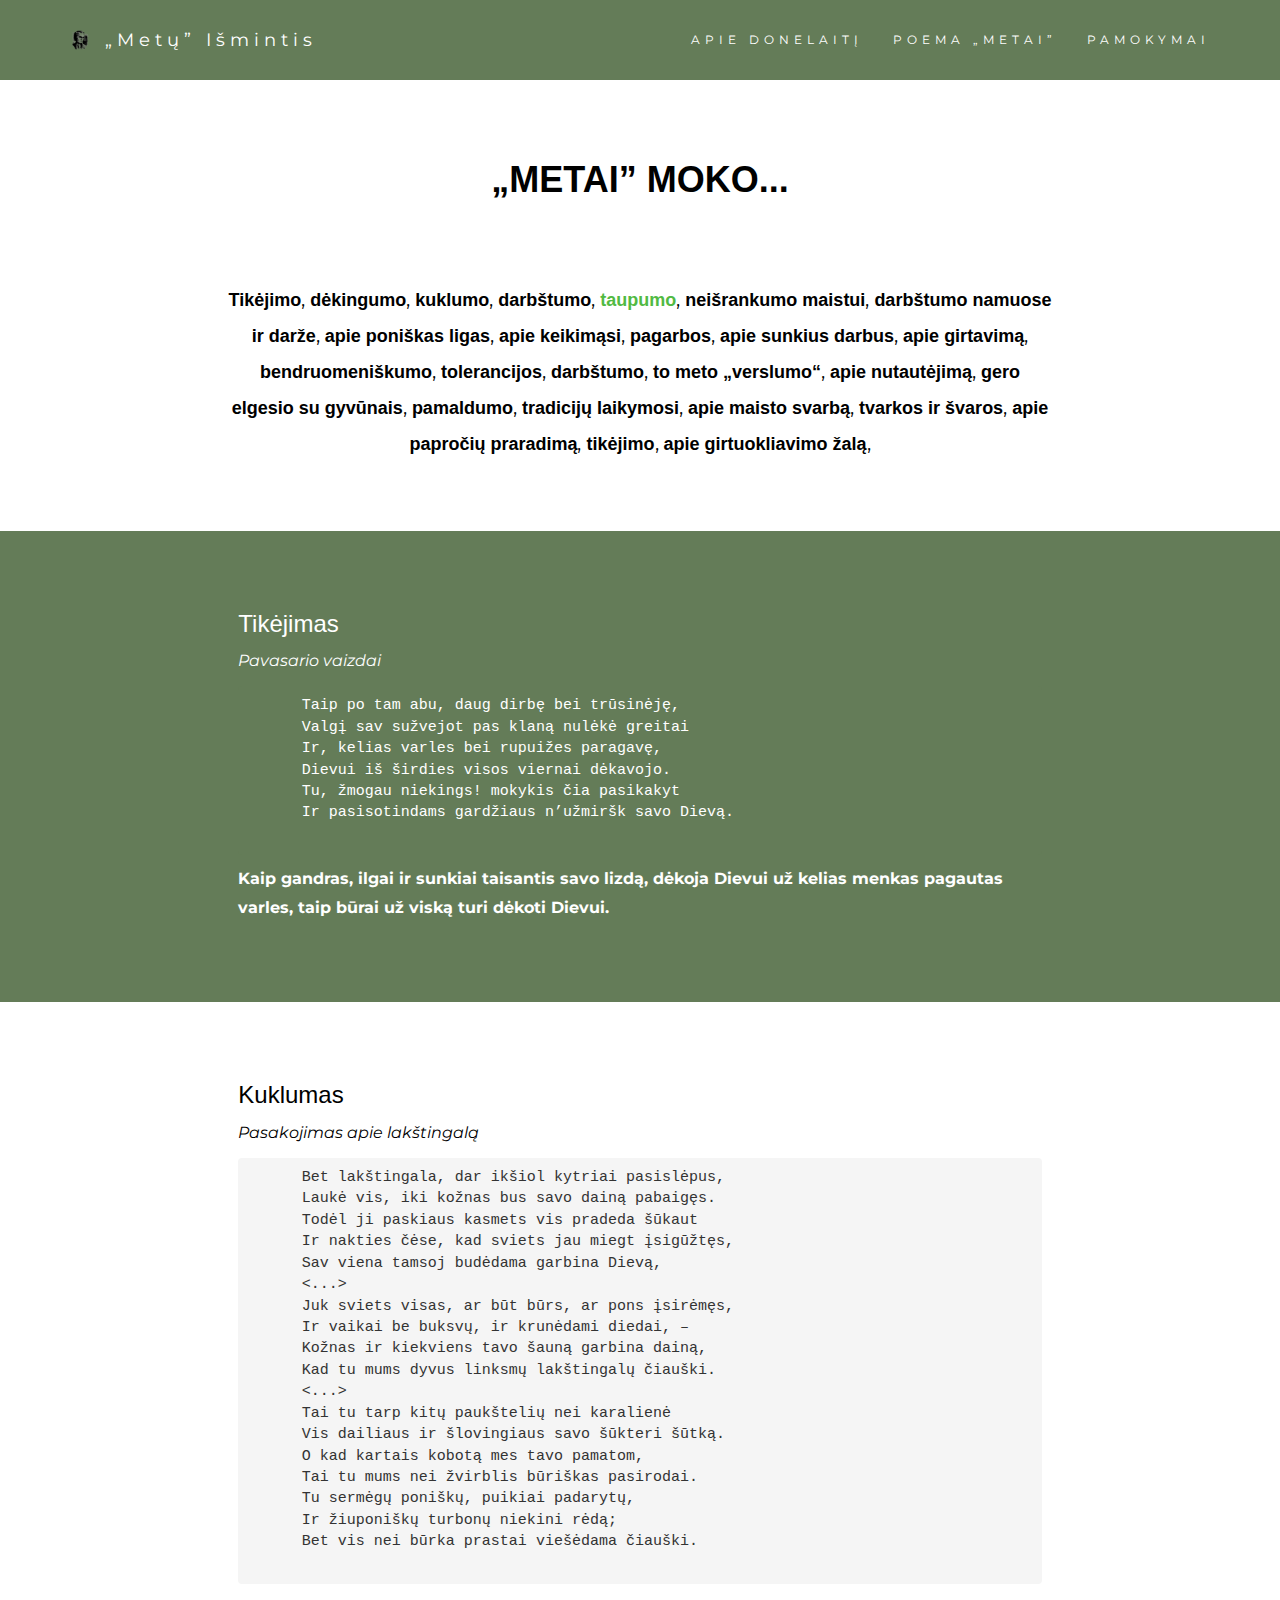
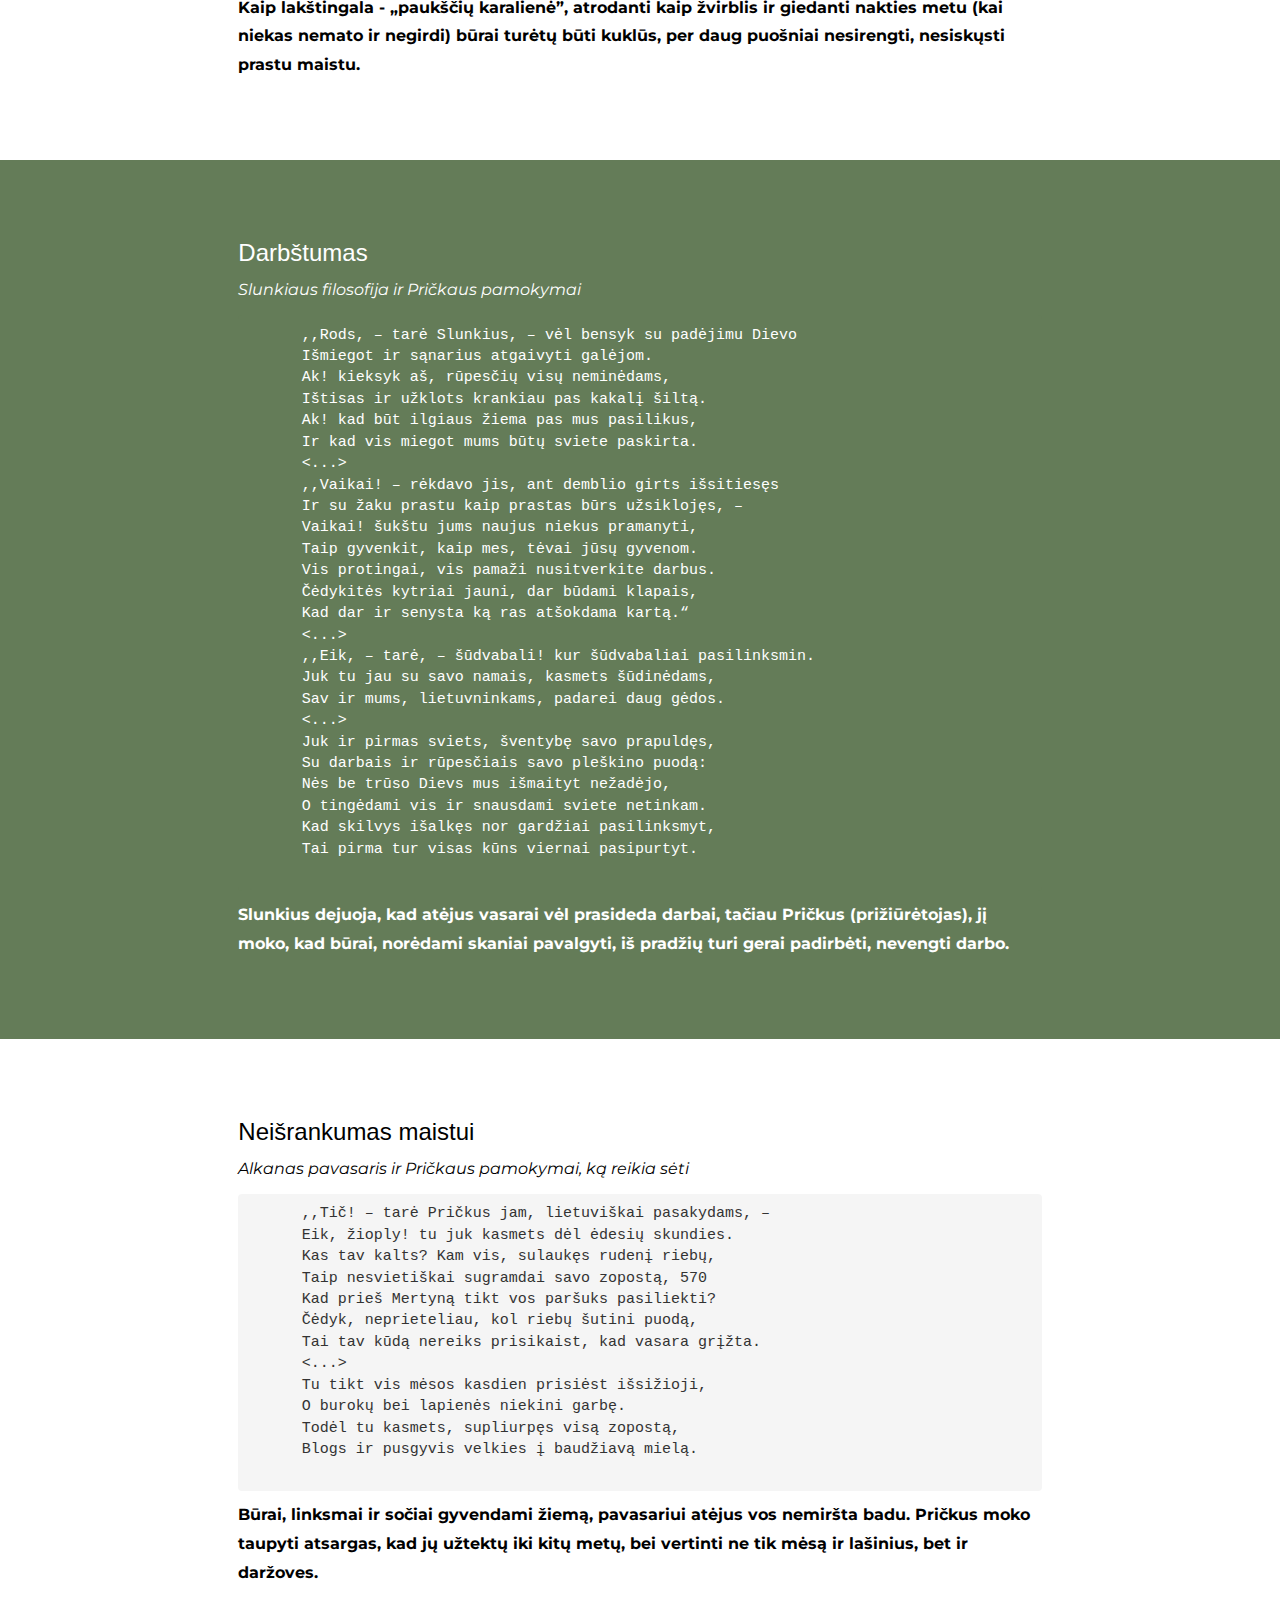
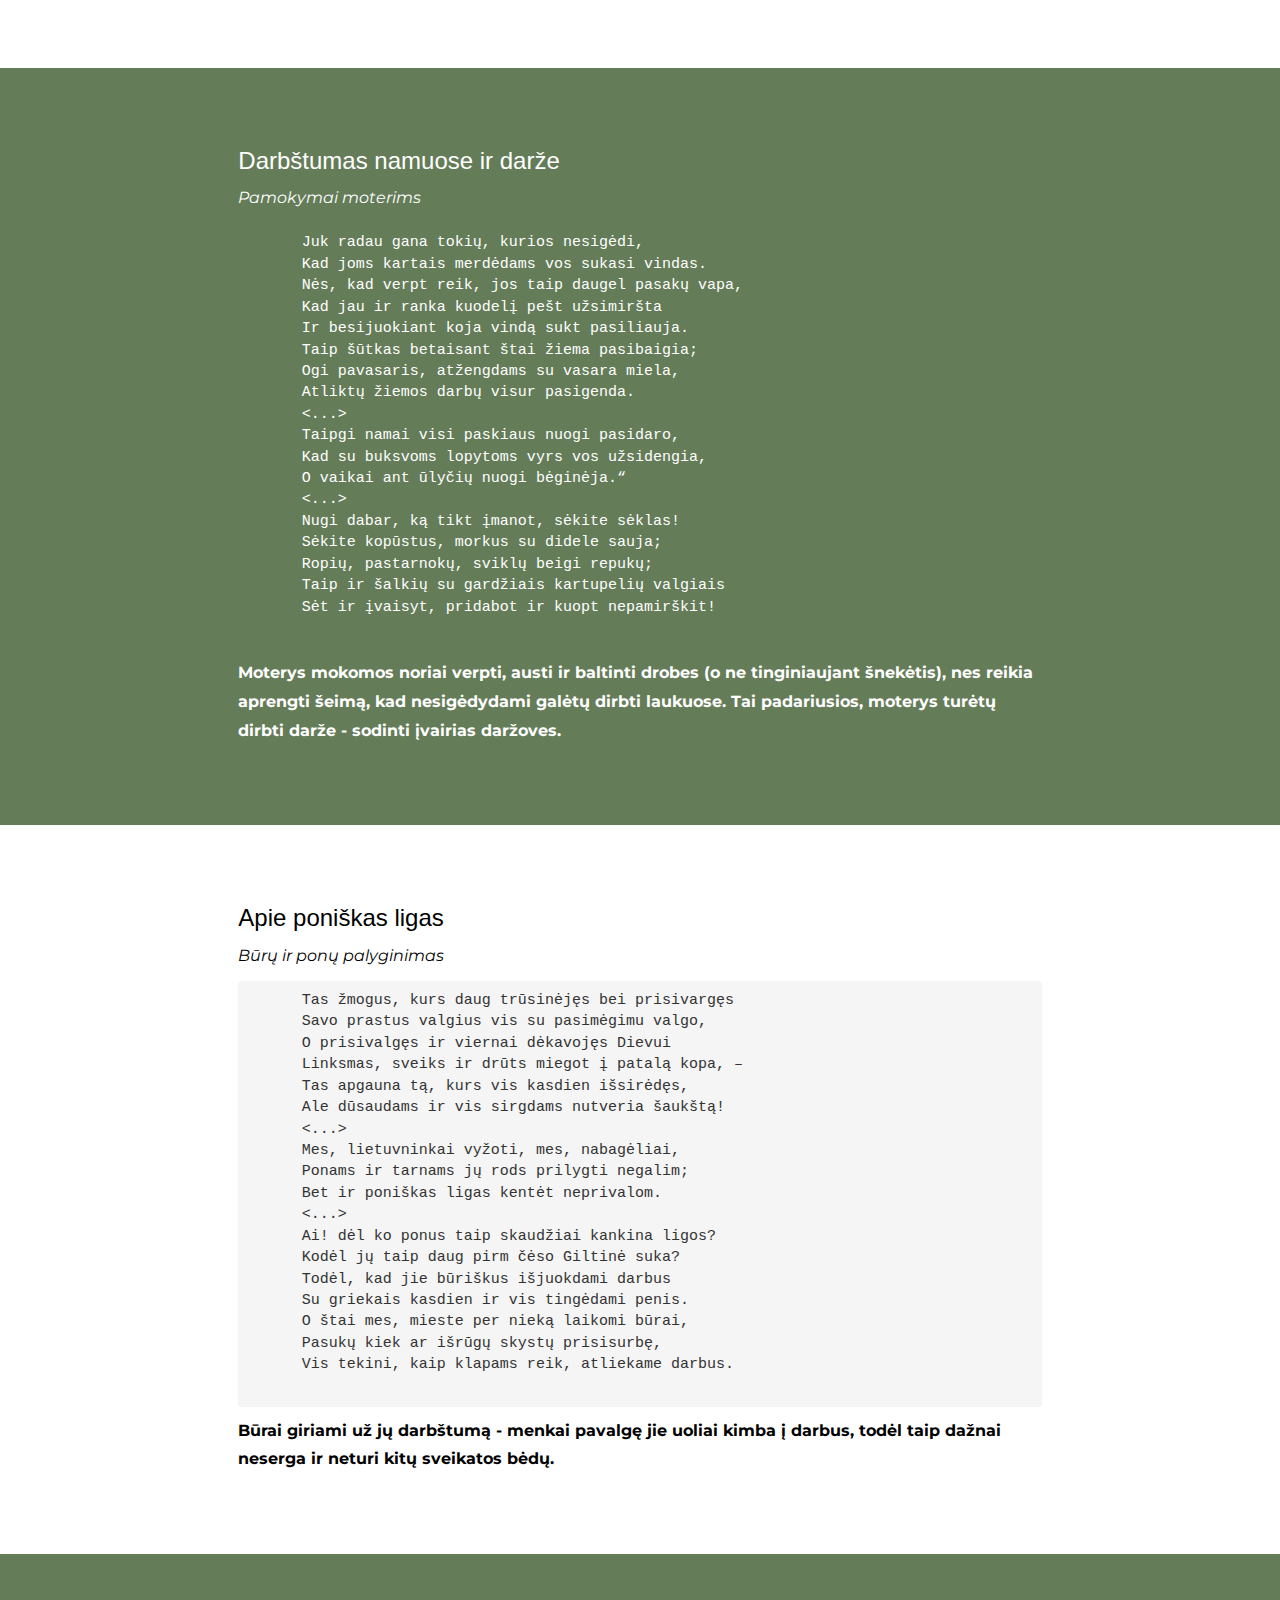
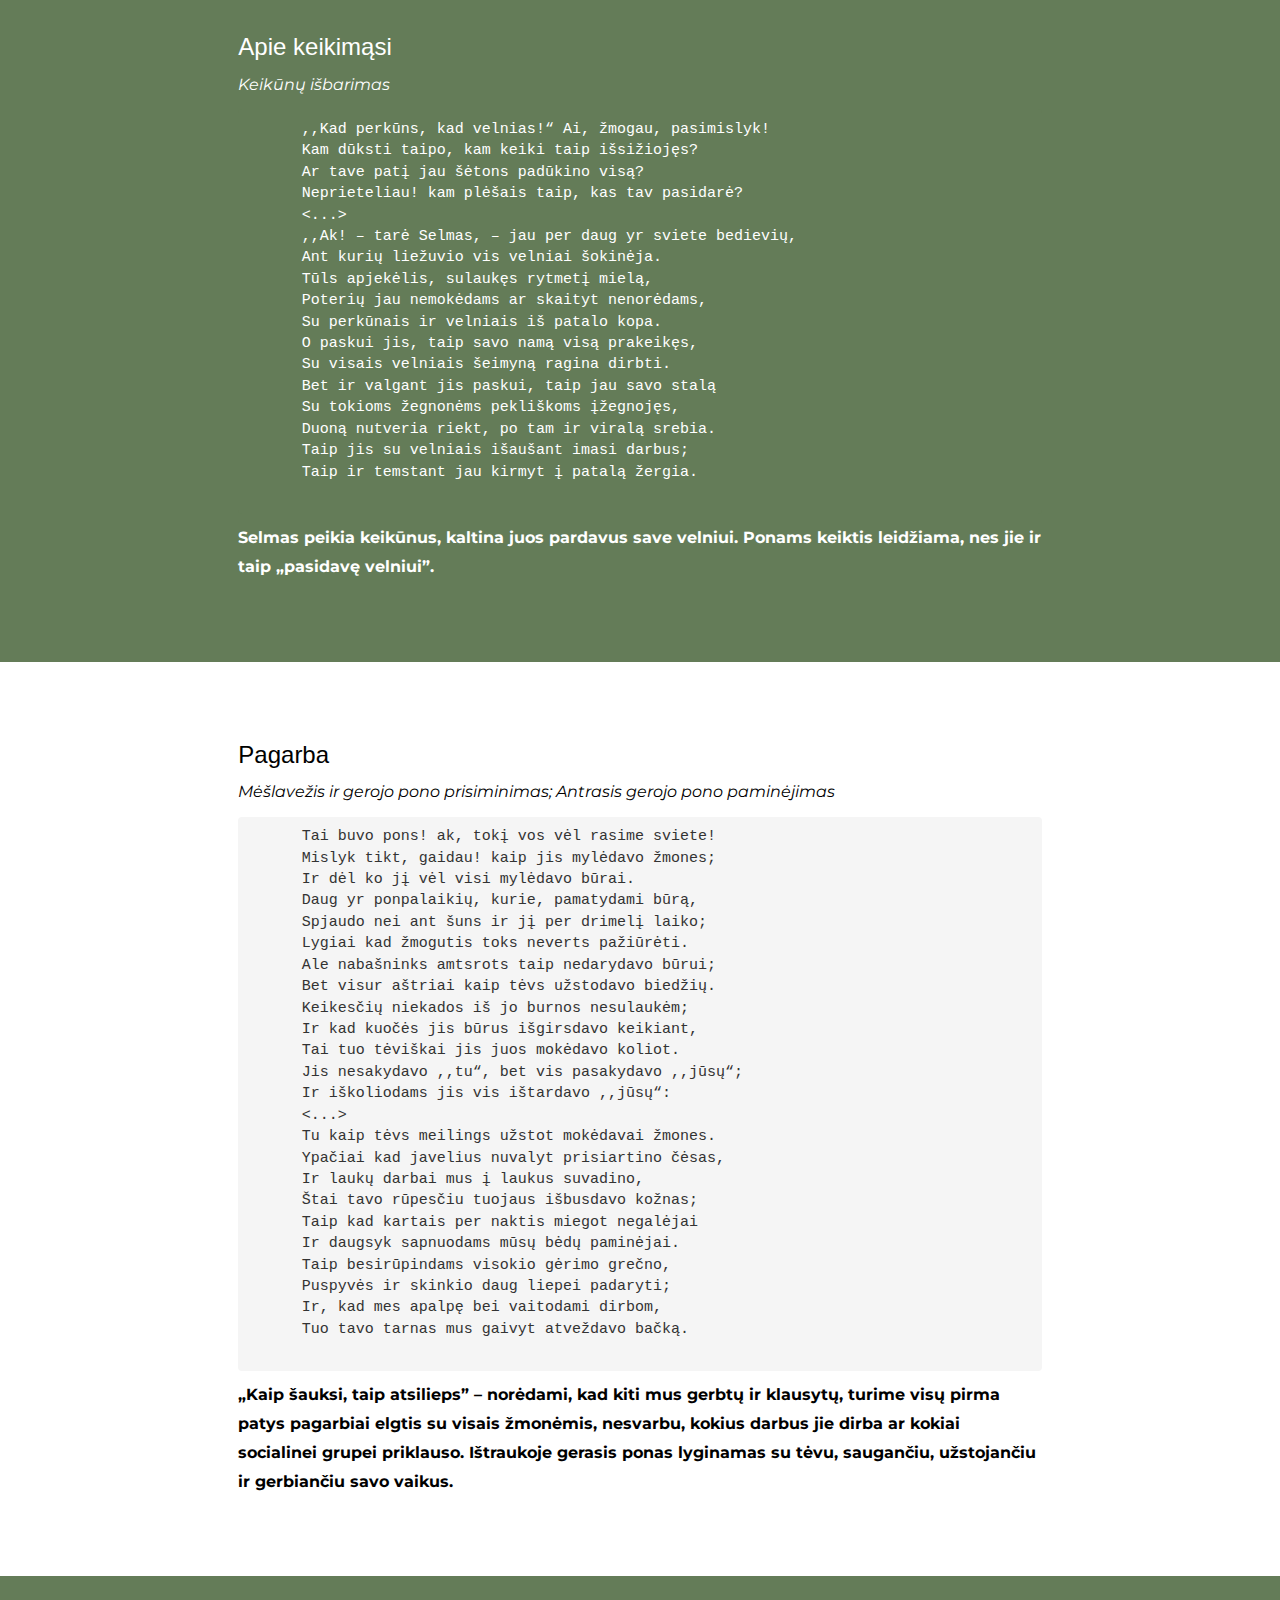
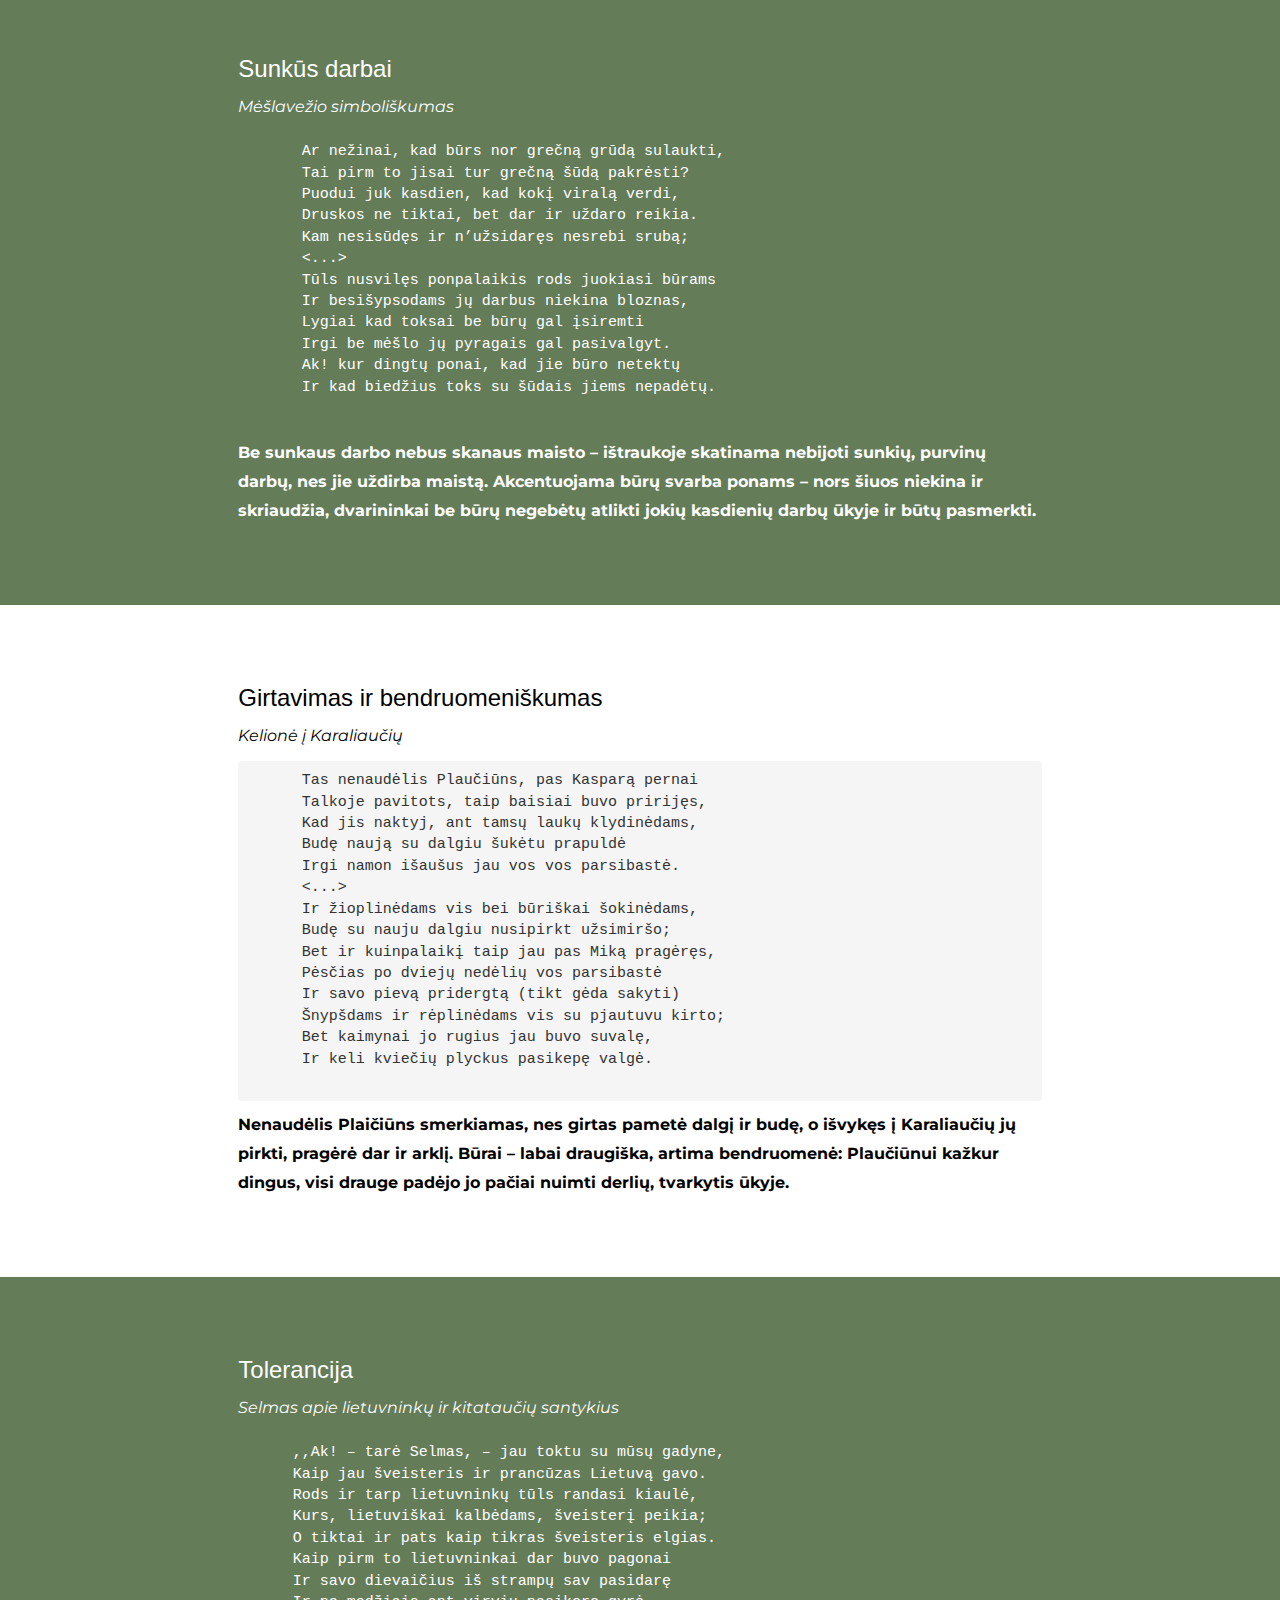
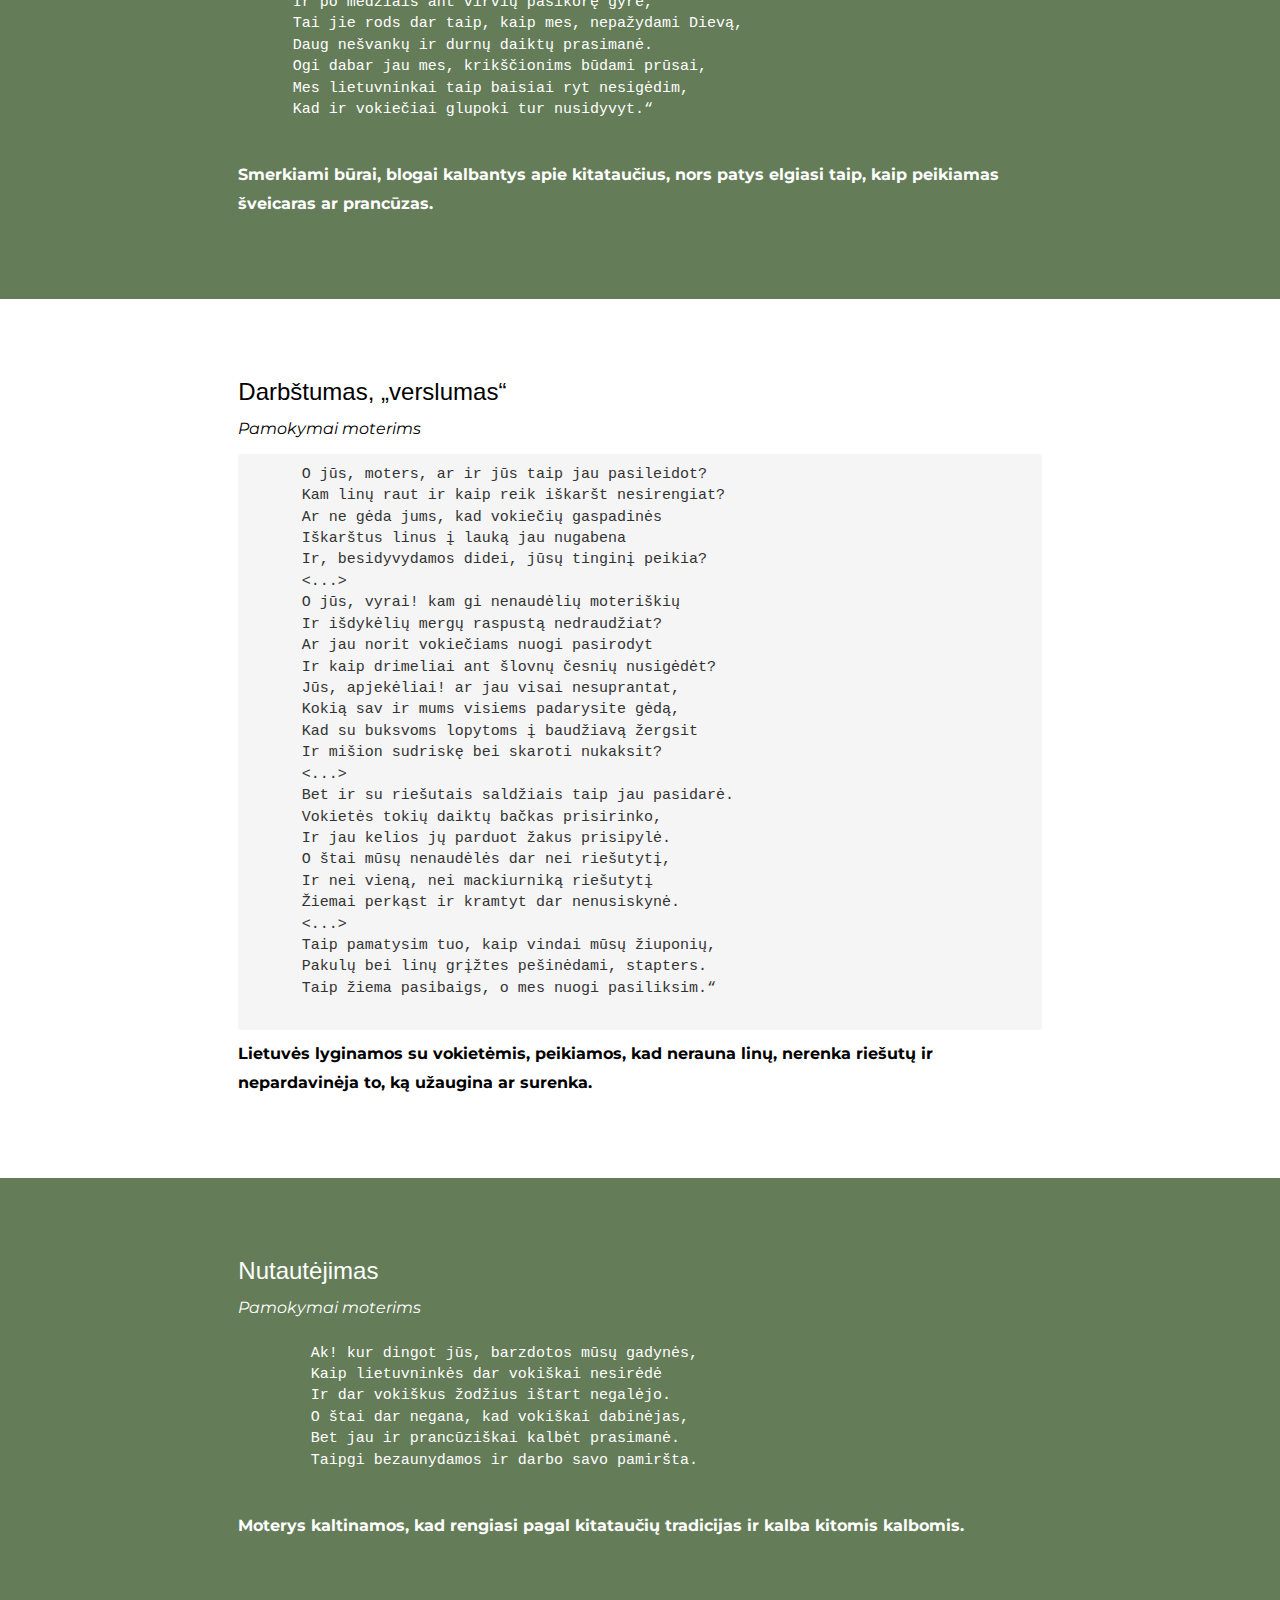
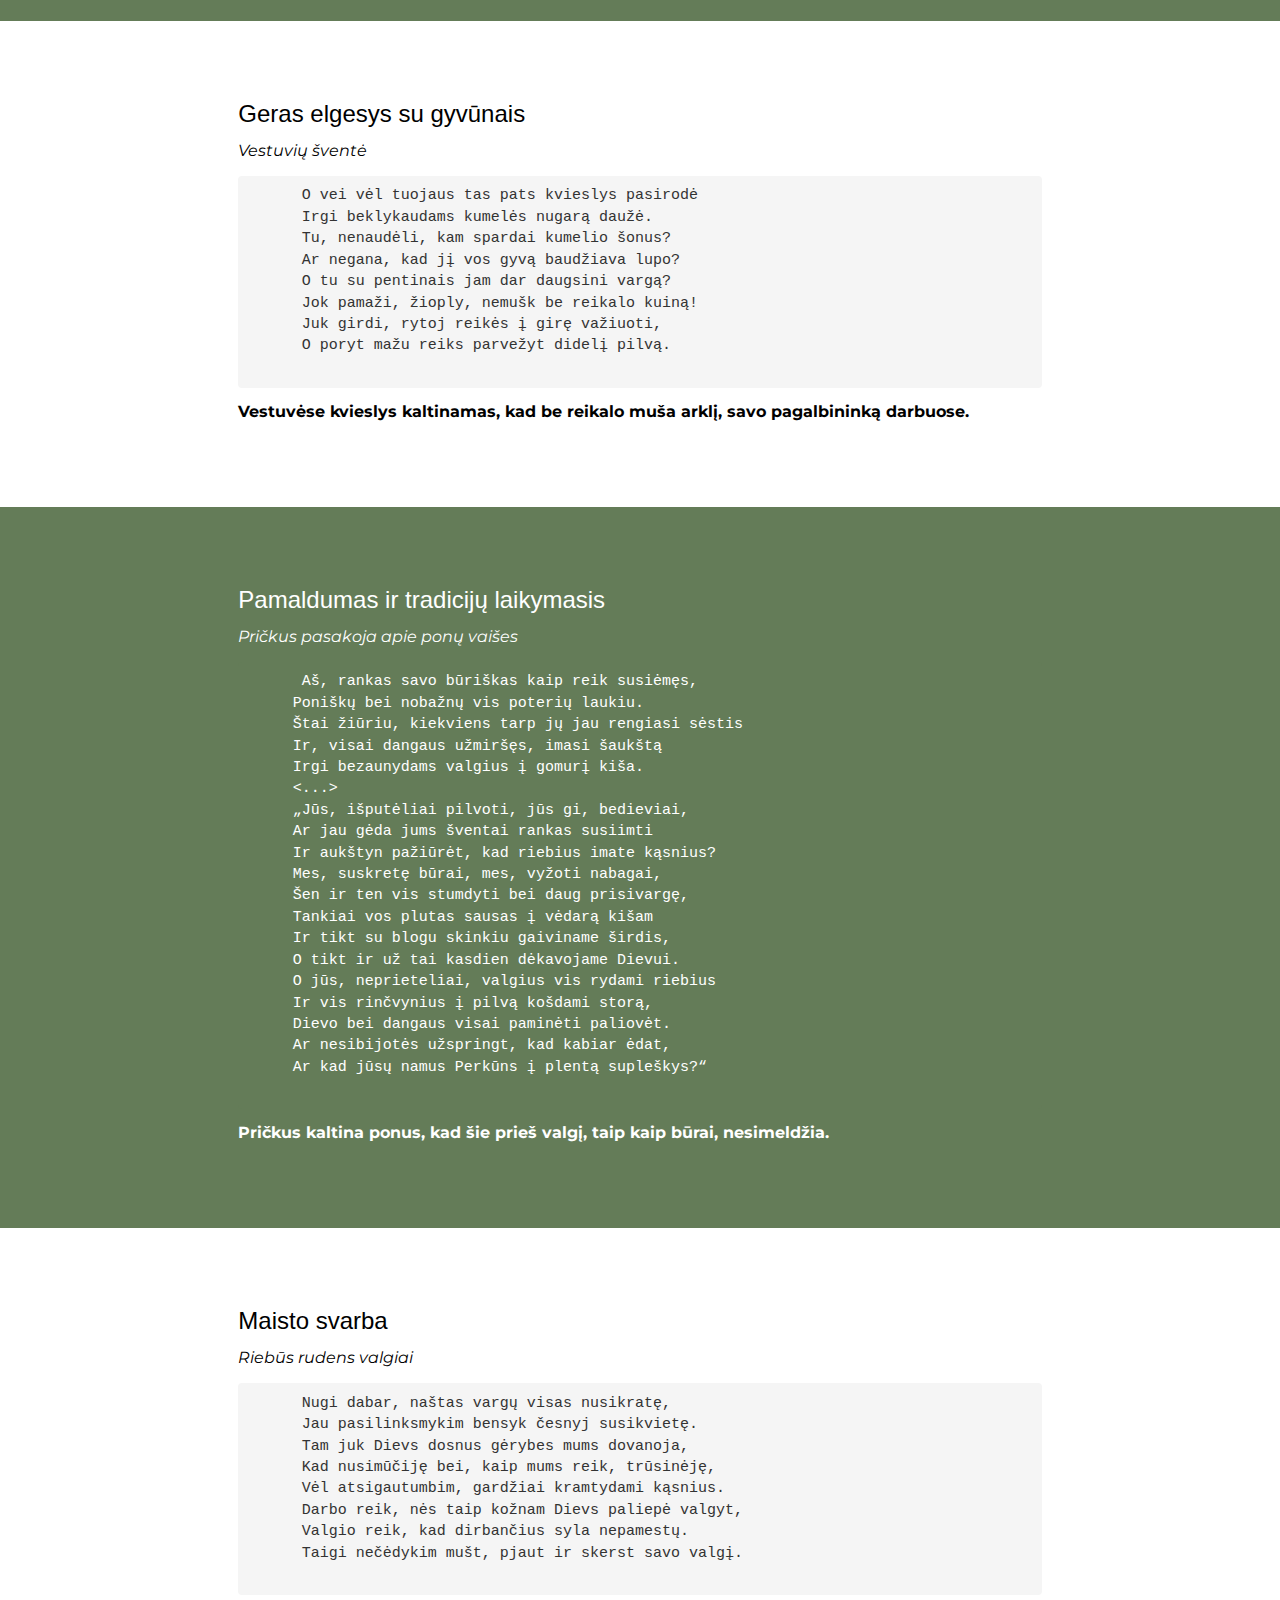
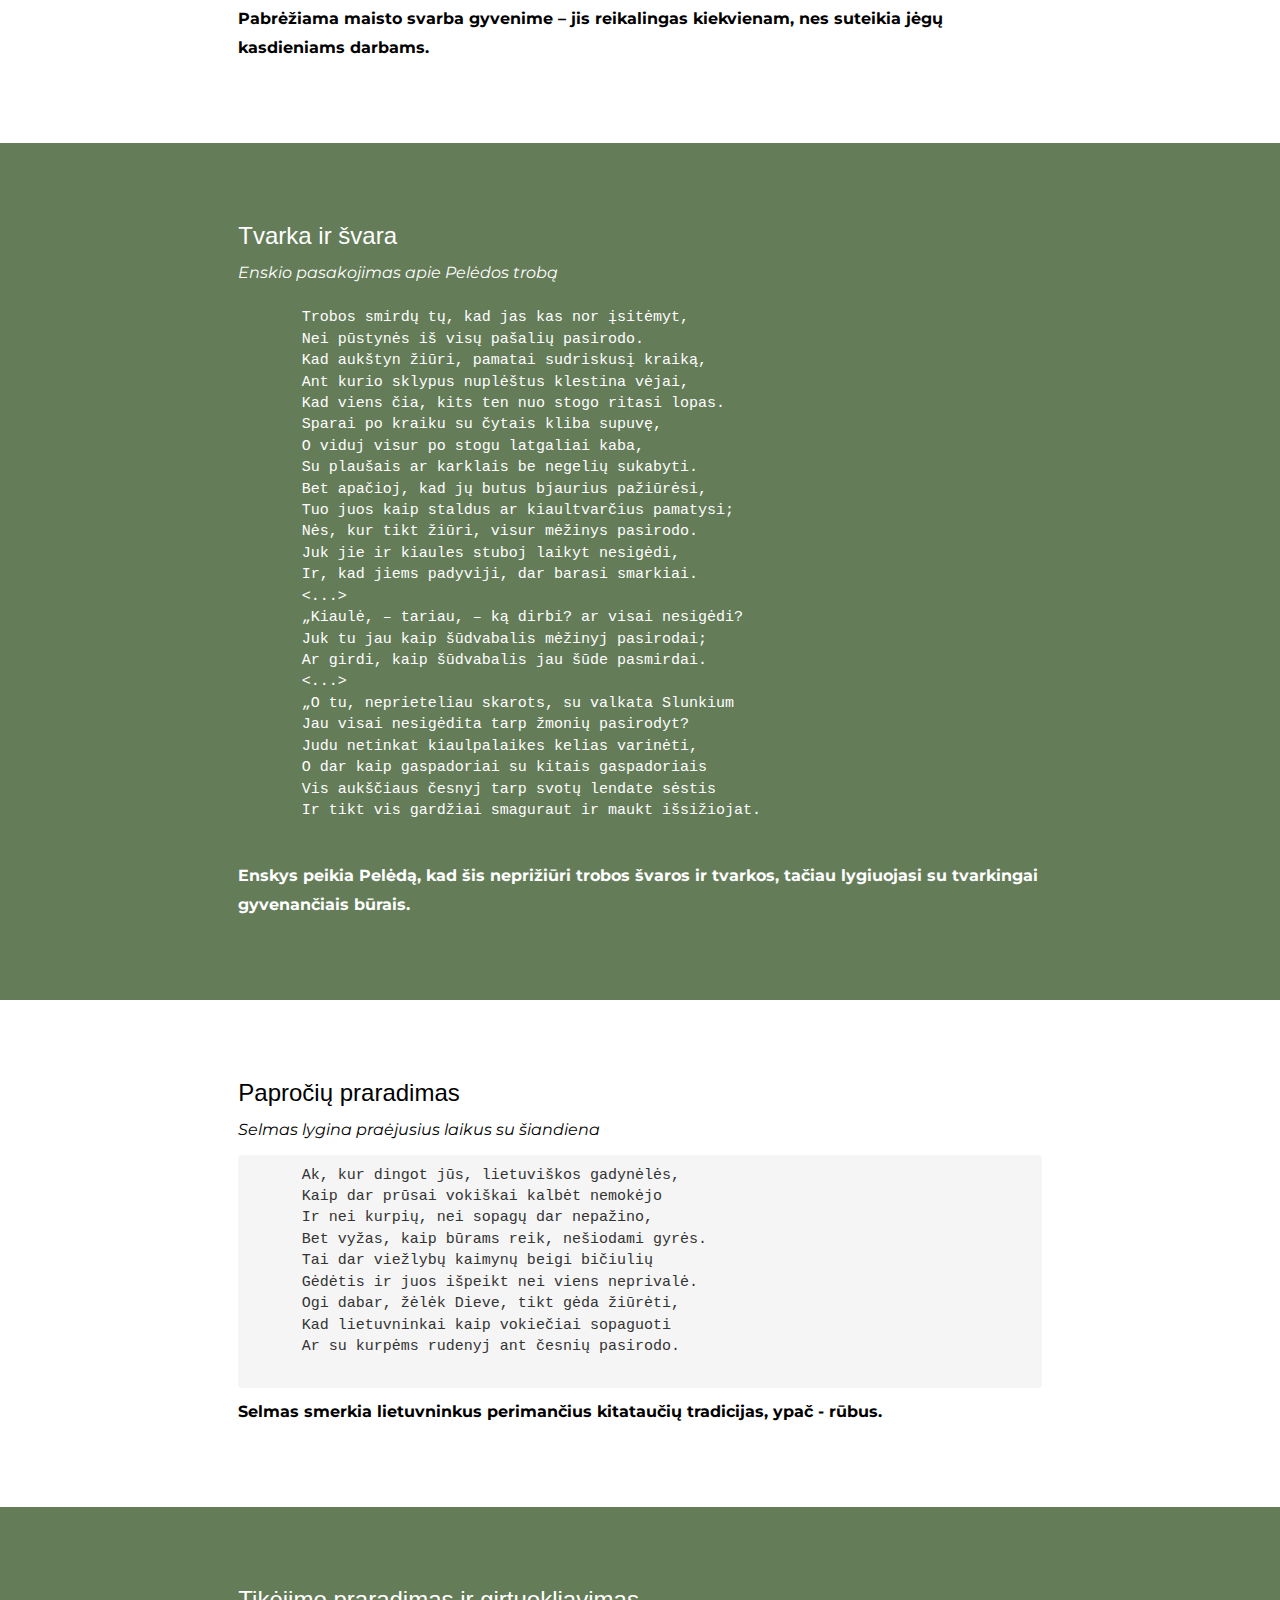
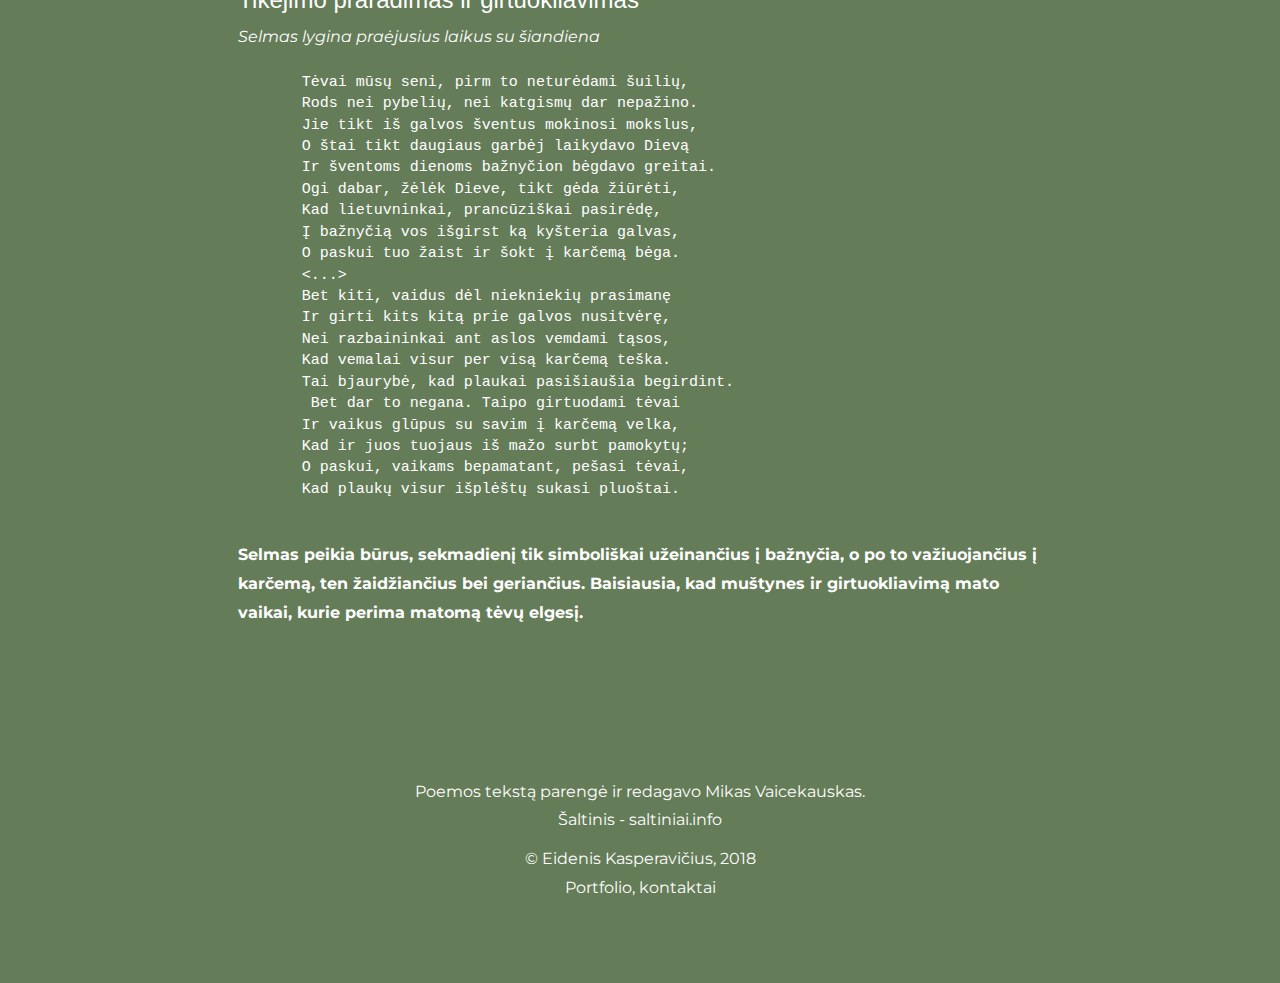
==== pamokymai.html @ 7868665f "initial commit" ====
<!DOCTYPE html>
<html lang="en">
<head>
  <!-- Theme Made By www.w3schools.com - No Copyright -->
  <title>Kristijonas Donelaitis</title>
  <meta charset="utf-8">
  <meta name="viewport" content="width=device-width, initial-scale=1">

  <!--ICONS-->
  <link rel="apple-touch-icon" sizes="180x180" href="./icons/apple-touch-icon.png">
  <link rel="icon" type="image/png" sizes="32x32" href="./icons/favicon-32x32.png">
  <link rel="icon" type="image/png" sizes="16x16" href="./icons/favicon-16x16.png">
  <link rel="manifest" href="./icons/site.webmanifest">
  <link rel="mask-icon" href="./icons/safari-pinned-tab.svg" color="#5bbad5">
  <link rel="shortcut icon" href="./icons/favicon.ico">
  <meta name="apple-mobile-web-app-title" content="Kristijonas Donelaitis">
  <meta name="application-name" content="Kristijonas Donelaitis">
  <meta name="msapplication-TileColor" content="#ffc40d">
  <meta name="msapplication-config" content="./icons/browserconfig.xml">
  <meta name="theme-color" content="#ffffff">

  <link rel="stylesheet" href="https://maxcdn.bootstrapcdn.com/bootstrap/3.3.7/css/bootstrap.min.css">
  <link href="https://fonts.googleapis.com/css?family=Montserrat" rel="stylesheet">
  <script src="https://ajax.googleapis.com/ajax/libs/jquery/3.3.1/jquery.min.js"></script>
  <script src="https://maxcdn.bootstrapcdn.com/bootstrap/3.3.7/js/bootstrap.min.js"></script>
  <link rel="stylesheet" href="https://www.w3schools.com/w3css/4/w3.css">
  <link rel="stylesheet" href="https://use.fontawesome.com/releases/v5.5.0/css/all.css" integrity="sha384-B4dIYHKNBt8Bc12p+WXckhzcICo0wtJAoU8YZTY5qE0Id1GSseTk6S+L3BlXeVIU" crossorigin="anonymous">
  <link rel="stylesheet" href="./css/index.css">
</head>
<body>

<!-- Meniu -->
<header>
  <nav class="navbar navbar-fixed-top navbar-default">
    <div class="container">
      <div class="navbar-header">
        <button type="button" class="navbar-toggle" data-toggle="collapse" data-target="#myNavbar">
          <span class="icon-bar"></span>
          <span class="icon-bar"></span>
          <span class="icon-bar"></span>
        </button>
        <img class="navbar-brand img-responsive" height="50" id="main_logo" src="./icons/favicon-32x32.png"/>
        <a class="navbar-brand" id="main-title" href="./index.html">„Metų” Išmintis</a>
      </div>
      <div class="collapse navbar-collapse" id="myNavbar">
        <ul class="nav navbar-nav navbar-right">
          <li><a href="./index.html">APIE DONELAITĮ</a></li>
          <li><a href="./poema.html">POEMA „METAI”</a></li>
          <li><a href="#">PAMOKYMAI</a></li>
        </ul>
      </div>
    </div>
  </nav>
</header>
<!-- */Meniu -->

<button onclick="topFunction()" id="myBtn" title="Go to top">Į viršų <i class="fas fa-chevron-circle-up"></i></button>

<div class="container-fluid text-center bg-1">
  <div class="row">
    <div class="col-md-2"></div>
    <div class="col-md-8">
      <h1 class="margin"><b>„METAI” MOKO...</b></h1>
      <i class="margin fas fa-3x fa-book-open" id="book-icon"></i><br>
      <a class="pamokymai-link" href="#1"><h5 class="pamokymai-title">Tikėjimo</h5></a>,
      <a class="pamokymai-link" href="#1"><h5 class="pamokymai-title">dėkingumo</h5></a>,
      <a class="pamokymai-link" href="#2"><h5 class="pamokymai-title">kuklumo</h5></a>,
      <a class="pamokymai-link" href="#3"><h5 class="pamokymai-title">darbštumo</h5></a>,
      <a class="pamokymai-link" href="#4"><h5 class="pamokymai-title">taupumo</h5></a>,
      <a class="pamokymai-link" href="#4"><h5 class="pamokymai-title">neišrankumo maistui</h5></a>,
      <a class="pamokymai-link" href="#5"><h5 class="pamokymai-title">darbštumo namuose ir darže</h5></a>,
      <a class="pamokymai-link" href="#6"><h5 class="pamokymai-title">apie poniškas ligas</h5></a>,
      <a class="pamokymai-link" href="#7"><h5 class="pamokymai-title">apie keikimąsi</h5></a>,
      <a class="pamokymai-link" href="#8"><h5 class="pamokymai-title">pagarbos</h5></a>,
      <a class="pamokymai-link" href="#9"><h5 class="pamokymai-title">apie sunkius darbus</h5></a>,
      <a class="pamokymai-link" href="#10"><h5 class="pamokymai-title">apie girtavimą</h5></a>,
      <a class="pamokymai-link" href="#10"><h5 class="pamokymai-title">bendruomeniškumo</h5></a>,
      <a class="pamokymai-link" href="#11"><h5 class="pamokymai-title">tolerancijos</h5></a>,
      <a class="pamokymai-link" href="#12"><h5 class="pamokymai-title">darbštumo</h5></a>,
      <a class="pamokymai-link" href="#12"><h5 class="pamokymai-title">to meto „verslumo“</h5></a>,
      <a class="pamokymai-link" href="#13"><h5 class="pamokymai-title">apie nutautėjimą</h5></a>,
      <a class="pamokymai-link" href="#14"><h5 class="pamokymai-title">gero elgesio su gyvūnais</h5></a>,
      <a class="pamokymai-link" href="#15"><h5 class="pamokymai-title">pamaldumo</h5></a>,
      <a class="pamokymai-link" href="#15"><h5 class="pamokymai-title">tradicijų laikymosi</h5></a>,
      <a class="pamokymai-link" href="#16"><h5 class="pamokymai-title">apie maisto svarbą</h5></a>,
      <a class="pamokymai-link" href="#17"><h5 class="pamokymai-title">tvarkos ir švaros</h5></a>,
      <a class="pamokymai-link" href="#18"><h5 class="pamokymai-title">apie papročių praradimą</h5></a>,
      <a class="pamokymai-link" href="#19"><h5 class="pamokymai-title">tikėjimo</h5></a>,
      <a class="pamokymai-link" href="#19"><h5 class="pamokymai-title">apie girtuokliavimo žalą</h5></a>,
    </div>
    <div class="col-md-2"></div>
  </div>
</div>

<a class="anchor" id="1"></a>
<div class="container-fluid bg-2">
  <div class="col-md-2"></div>
  <div class="col-md-8">
    <h3>Tikėjimas</h3>
    <i><p>Pavasario vaizdai</p></i>
    <pre class="pamokymai-quote">
      Taip po tam abu, daug dirbę bei trūsinėję,
      Valgį sav sužvejot pas klaną nulėkė greitai
      Ir, kelias varles bei rupuižes paragavę,
      Dievui iš širdies visos viernai dėkavojo.
      Tu, žmogau niekings! mokykis čia pasikakyt
      Ir pasisotindams gardžiaus n’užmiršk savo Dievą.
    </pre>
    <b><p>Kaip gandras, ilgai ir sunkiai taisantis savo lizdą, dėkoja Dievui už kelias
    menkas pagautas varles, taip būrai už viską turi dėkoti Dievui.</p></b>
  </div>
  <div class="col-md-2"></div>
</div>

<a class="anchor" id="2"></a>
<div class="container-fluid bg-1">
  <div class="col-md-2"></div>
  <div class="col-md-8">
    <h3>Kuklumas</h3>
    <i><p>Pasakojimas apie lakštingalą</p></i>
    <pre class="pamokymai-quote">
      Bet lakštingala, dar ikšiol kytriai pasislėpus,
      Laukė vis, iki kožnas bus savo dainą pabaigęs.
      Todėl ji paskiaus kasmets vis pradeda šūkaut
      Ir nakties čėse, kad sviets jau miegt įsigūžtęs,
      Sav viena tamsoj budėdama garbina Dievą,
      <...>
      Juk sviets visas, ar būt būrs, ar pons įsirėmęs,
      Ir vaikai be buksvų, ir krunėdami diedai, –
      Kožnas ir kiekviens tavo šauną garbina dainą,
      Kad tu mums dyvus linksmų lakštingalų čiauški.
      <...>
      Tai tu tarp kitų paukštelių nei karalienė
      Vis dailiaus ir šlovingiaus savo šūkteri šūtką.
      O kad kartais kobotą mes tavo pamatom,
      Tai tu mums nei žvirblis būriškas pasirodai.
      Tu sermėgų poniškų, puikiai padarytų,
      Ir žiuponiškų turbonų niekini rėdą;
      Bet vis nei būrka prastai viešėdama čiauški.
    </pre>
    <b><p>Kaip lakštingala - „paukščių karalienė”, atrodanti kaip žvirblis ir
      giedanti nakties metu (kai niekas nemato ir negirdi)
      būrai turėtų būti kuklūs, per daug puošniai nesirengti, nesiskųsti prastu
    maistu.</p></b>
  </div>
  <div class="col-md-2"></div>
</div>

<a class="anchor" id="3"></a>
<div class="container-fluid bg-2">
  <div class="col-md-2"></div>
  <div class="col-md-8">
    <h3>Darbštumas</h3>
    <i><p>Slunkiaus filosofija ir Pričkaus pamokymai</p></i>
    <pre class="pamokymai-quote">
      ,,Rods, – tarė Slunkius, – vėl bensyk su padėjimu Dievo
      Išmiegot ir sąnarius atgaivyti galėjom.
      Ak! kieksyk aš, rūpesčių visų neminėdams,
      Ištisas ir užklots krankiau pas kakalį šiltą.
      Ak! kad būt ilgiaus žiema pas mus pasilikus,
      Ir kad vis miegot mums būtų sviete paskirta.
      <...>
      ,,Vaikai! – rėkdavo jis, ant demblio girts išsitiesęs
      Ir su žaku prastu kaip prastas būrs užsiklojęs, –
      Vaikai! šukštu jums naujus niekus pramanyti,
      Taip gyvenkit, kaip mes, tėvai jūsų gyvenom.
      Vis protingai, vis pamaži nusitverkite darbus.
      Čėdykitės kytriai jauni, dar būdami klapais,
      Kad dar ir senysta ką ras atšokdama kartą.“
      <...>
      ,,Eik, – tarė, – šūdvabali! kur šūdvabaliai pasilinksmin.
      Juk tu jau su savo namais, kasmets šūdinėdams,
      Sav ir mums, lietuvninkams, padarei daug gėdos.
      <...>
      Juk ir pirmas sviets, šventybę savo prapuldęs,
      Su darbais ir rūpesčiais savo pleškino puodą:
      Nės be trūso Dievs mus išmaityt nežadėjo,
      O tingėdami vis ir snausdami sviete netinkam.
      Kad skilvys išalkęs nor gardžiai pasilinksmyt,
      Tai pirma tur visas kūns viernai pasipurtyt.
    </pre>
    <b><p>Slunkius dejuoja, kad atėjus vasarai vėl prasideda darbai, tačiau Pričkus
      (prižiūrėtojas), jį moko, kad būrai, norėdami skaniai pavalgyti, iš pradžių
     turi gerai padirbėti, nevengti darbo.</p></b>
  </div>
  <div class="col-md-2"></div>
</div>

<a class="anchor" id="4"></a>
<div class="container-fluid bg-1">
  <div class="col-md-2"></div>
  <div class="col-md-8">
    <h3>Neišrankumas maistui</h3>
    <i><p>Alkanas pavasaris ir Pričkaus pamokymai, ką reikia sėti</p></i>
    <pre class="pamokymai-quote">
      ,,Tič! – tarė Pričkus jam, lietuviškai pasakydams, –
      Eik, žioply! tu juk kasmets dėl ėdesių skundies.
      Kas tav kalts? Kam vis, sulaukęs rudenį riebų,
      Taip nesvietiškai sugramdai savo zopostą, 570
      Kad prieš Mertyną tikt vos paršuks pasiliekti?
      Čėdyk, neprieteliau, kol riebų šutini puodą,
      Tai tav kūdą nereiks prisikaist, kad vasara grįžta.
      <...>
      Tu tikt vis mėsos kasdien prisiėst išsižioji,
      O burokų bei lapienės niekini garbę.
      Todėl tu kasmets, supliurpęs visą zopostą,
      Blogs ir pusgyvis velkies į baudžiavą mielą.
    </pre>
    <b><p>Būrai, linksmai ir sočiai gyvendami žiemą, pavasariui atėjus vos nemiršta
    badu. Pričkus moko taupyti atsargas, kad jų užtektų iki kitų metų, bei vertinti
    ne tik mėsą ir lašinius, bet ir daržoves.</p></b>
  </div>
  <div class="col-md-2"></div>
</div>

<a class="anchor" id="5"></a>
<div class="container-fluid bg-2">
  <div class="col-md-2"></div>
  <div class="col-md-8">
    <h3>Darbštumas namuose ir darže</h3>
    <i><p>Pamokymai moterims</p></i>
    <pre class="pamokymai-quote">
      Juk radau gana tokių, kurios nesigėdi,
      Kad joms kartais merdėdams vos sukasi vindas.
      Nės, kad verpt reik, jos taip daugel pasakų vapa,
      Kad jau ir ranka kuodelį pešt užsimiršta
      Ir besijuokiant koja vindą sukt pasiliauja.
      Taip šūtkas betaisant štai žiema pasibaigia;
      Ogi pavasaris, atžengdams su vasara miela,
      Atliktų žiemos darbų visur pasigenda.
      <...>
      Taipgi namai visi paskiaus nuogi pasidaro,
      Kad su buksvoms lopytoms vyrs vos užsidengia,
      O vaikai ant ūlyčių nuogi bėginėja.“
      <...>
      Nugi dabar, ką tikt įmanot, sėkite sėklas!
      Sėkite kopūstus, morkus su didele sauja;
      Ropių, pastarnokų, sviklų beigi repukų;
      Taip ir šalkių su gardžiais kartupelių valgiais
      Sėt ir įvaisyt, pridabot ir kuopt nepamirškit!
    </pre>
    <b><p>Moterys mokomos noriai verpti, austi ir baltinti drobes (o ne tinginiaujant
      šnekėtis), nes reikia aprengti šeimą, kad nesigėdydami galėtų dirbti laukuose.
      Tai padariusios, moterys turėtų dirbti darže - sodinti įvairias daržoves.</p></b>
  </div>
  <div class="col-md-2"></div>
</div>

<a class="anchor" id="6"></a>
<div class="container-fluid bg-1">
  <div class="col-md-2"></div>
  <div class="col-md-8">
    <h3>Apie poniškas ligas</h3>
    <i><p>Būrų ir ponų palyginimas</p></i>
    <pre class="pamokymai-quote">
      Tas žmogus, kurs daug trūsinėjęs bei prisivargęs
      Savo prastus valgius vis su pasimėgimu valgo,
      O prisivalgęs ir viernai dėkavojęs Dievui
      Linksmas, sveiks ir drūts miegot į patalą kopa, –
      Tas apgauna tą, kurs vis kasdien išsirėdęs,
      Ale dūsaudams ir vis sirgdams nutveria šaukštą!
      <...>
      Mes, lietuvninkai vyžoti, mes, nabagėliai,
      Ponams ir tarnams jų rods prilygti negalim;
      Bet ir poniškas ligas kentėt neprivalom.
      <...>
      Ai! dėl ko ponus taip skaudžiai kankina ligos?
      Kodėl jų taip daug pirm čėso Giltinė suka?
      Todėl, kad jie būriškus išjuokdami darbus
      Su griekais kasdien ir vis tingėdami penis.
      O štai mes, mieste per nieką laikomi būrai,
      Pasukų kiek ar išrūgų skystų prisisurbę,
      Vis tekini, kaip klapams reik, atliekame darbus.
    </pre>
    <b><p>Būrai giriami už jų darbštumą - menkai pavalgę jie uoliai kimba į darbus,
    todėl taip dažnai neserga ir neturi kitų sveikatos bėdų.</p></b>
  </div>
  <div class="col-md-2"></div>
</div>

<a class="anchor" id="7"></a>
<div class="container-fluid bg-2">
  <div class="col-md-2"></div>
  <div class="col-md-8">
    <h3>Apie keikimąsi</h3>
    <i><p>Keikūnų išbarimas</p></i>
    <pre class="pamokymai-quote">
      ,,Kad perkūns, kad velnias!“ Ai, žmogau, pasimislyk!
      Kam dūksti taipo, kam keiki taip išsižiojęs?
      Ar tave patį jau šėtons padūkino visą?
      Neprieteliau! kam plėšais taip, kas tav pasidarė?
      <...>
      ,,Ak! – tarė Selmas, – jau per daug yr sviete bedievių,
      Ant kurių liežuvio vis velniai šokinėja.
      Tūls apjekėlis, sulaukęs rytmetį mielą,
      Poterių jau nemokėdams ar skaityt nenorėdams,
      Su perkūnais ir velniais iš patalo kopa.
      O paskui jis, taip savo namą visą prakeikęs,
      Su visais velniais šeimyną ragina dirbti.
      Bet ir valgant jis paskui, taip jau savo stalą
      Su tokioms žegnonėms pekliškoms įžegnojęs,
      Duoną nutveria riekt, po tam ir viralą srebia.
      Taip jis su velniais išaušant imasi darbus;
      Taip ir temstant jau kirmyt į patalą žergia.
    </pre>
    <b><p>Selmas peikia keikūnus, kaltina juos pardavus save velniui. Ponams keiktis leidžiama,
    nes jie ir taip „pasidavę velniui”.</p></b>
  </div>
  <div class="col-md-2"></div>
</div>

<a class="anchor" id="8"></a>
<div class="container-fluid bg-1">
  <div class="col-md-2"></div>
  <div class="col-md-8">
    <h3>Pagarba</h3>
    <i><p>Mėšlavežis ir gerojo pono prisiminimas; Antrasis gerojo pono paminėjimas</p></i>
    <pre class="pamokymai-quote">
      Tai buvo pons! ak, tokį vos vėl rasime sviete!
      Mislyk tikt, gaidau! kaip jis mylėdavo žmones;
      Ir dėl ko jį vėl visi mylėdavo būrai.
      Daug yr ponpalaikių, kurie, pamatydami būrą,
      Spjaudo nei ant šuns ir jį per drimelį laiko;
      Lygiai kad žmogutis toks neverts pažiūrėti.
      Ale nabašninks amtsrots taip nedarydavo būrui;
      Bet visur aštriai kaip tėvs užstodavo biedžių.
      Keikesčių niekados iš jo burnos nesulaukėm;
      Ir kad kuočės jis būrus išgirsdavo keikiant,
      Tai tuo tėviškai jis juos mokėdavo koliot.
      Jis nesakydavo ,,tu“, bet vis pasakydavo ,,jūsų“;
      Ir iškoliodams jis vis ištardavo ,,jūsų“:
      <...>
      Tu kaip tėvs meilings užstot mokėdavai žmones.
      Ypačiai kad javelius nuvalyt prisiartino čėsas,
      Ir laukų darbai mus į laukus suvadino,
      Štai tavo rūpesčiu tuojaus išbusdavo kožnas;
      Taip kad kartais per naktis miegot negalėjai
      Ir daugsyk sapnuodams mūsų bėdų paminėjai.
      Taip besirūpindams visokio gėrimo grečno,
      Puspyvės ir skinkio daug liepei padaryti;
      Ir, kad mes apalpę bei vaitodami dirbom,
      Tuo tavo tarnas mus gaivyt atveždavo bačką.
    </pre>
    <b><p>„Kaip šauksi, taip atsilieps” – norėdami, kad kiti mus gerbtų ir klausytų,
    turime visų pirma patys pagarbiai elgtis su visais žmonėmis, nesvarbu, kokius
    darbus jie dirba ar kokiai socialinei grupei priklauso.
    Ištraukoje gerasis ponas lyginamas su tėvu, saugančiu, užstojančiu ir gerbiančiu
    savo vaikus.</p></b>
  </div>
  <div class="col-md-2"></div>
</div>

<a class="anchor" id="9"></a>
<div class="container-fluid bg-2">
  <div class="col-md-2"></div>
  <div class="col-md-8">
    <h3>Sunkūs darbai</h3>
    <i><p>Mėšlavežio simboliškumas</p></i>
    <pre class="pamokymai-quote">
      Ar nežinai, kad būrs nor grečną grūdą sulaukti,
      Tai pirm to jisai tur grečną šūdą pakrėsti?
      Puodui juk kasdien, kad kokį viralą verdi,
      Druskos ne tiktai, bet dar ir uždaro reikia.
      Kam nesisūdęs ir n’užsidaręs nesrebi srubą;
      <...>
      Tūls nusvilęs ponpalaikis rods juokiasi būrams
      Ir besišypsodams jų darbus niekina bloznas,
      Lygiai kad toksai be būrų gal įsiremti
      Irgi be mėšlo jų pyragais gal pasivalgyt.
      Ak! kur dingtų ponai, kad jie būro netektų
      Ir kad biedžius toks su šūdais jiems nepadėtų.
    </pre>
    <b><p>Be sunkaus darbo nebus skanaus maisto – ištraukoje skatinama nebijoti
    sunkių, purvinų darbų, nes jie uždirba maistą.
    Akcentuojama būrų svarba ponams – nors šiuos niekina ir skriaudžia, dvarininkai
    be būrų negebėtų atlikti jokių kasdienių darbų ūkyje ir būtų pasmerkti.</p></b>
  </div>
  <div class="col-md-2"></div>
</div>

<a class="anchor" id="10"></a>
<div class="container-fluid bg-1">
  <div class="col-md-2"></div>
  <div class="col-md-8">
    <h3>Girtavimas ir bendruomeniškumas</h3>
    <i><p>Kelionė į Karaliaučių</p></i>
    <pre class="pamokymai-quote">
      Tas nenaudėlis Plaučiūns, pas Kasparą pernai
      Talkoje pavitots, taip baisiai buvo pririjęs,
      Kad jis naktyj, ant tamsų laukų klydinėdams,
      Budę naują su dalgiu šukėtu prapuldė
      Irgi namon išaušus jau vos vos parsibastė.
      <...>
      Ir žioplinėdams vis bei būriškai šokinėdams,
      Budę su nauju dalgiu nusipirkt užsimiršo;
      Bet ir kuinpalaikį taip jau pas Miką pragėręs,
      Pėsčias po dviejų nedėlių vos parsibastė
      Ir savo pievą pridergtą (tikt gėda sakyti)
      Šnypšdams ir rėplinėdams vis su pjautuvu kirto;
      Bet kaimynai jo rugius jau buvo suvalę,
      Ir keli kviečių plyckus pasikepę valgė.
    </pre>
    <b><p>Nenaudėlis Plaičiūns smerkiamas, nes girtas pametė dalgį ir budę, o išvykęs
    į Karaliaučių jų pirkti, pragėrė dar ir arklį.
    Būrai – labai draugiška, artima bendruomenė: Plaučiūnui kažkur dingus, visi
    drauge padėjo jo pačiai nuimti derlių, tvarkytis ūkyje.</p></b>
  </div>
  <div class="col-md-2"></div>
</div>

<a class="anchor" id="11"></a>
<div class="container-fluid bg-2">
  <div class="col-md-2"></div>
  <div class="col-md-8">
    <h3>Tolerancija</h3>
    <i><p>Selmas apie lietuvninkų ir kitataučių santykius</p></i>
    <pre class="pamokymai-quote">
     ,,Ak! – tarė Selmas, – jau toktu su mūsų gadyne,
     Kaip jau šveisteris ir prancūzas Lietuvą gavo.
     Rods ir tarp lietuvninkų tūls randasi kiaulė,
     Kurs, lietuviškai kalbėdams, šveisterį peikia;
     O tiktai ir pats kaip tikras šveisteris elgias.
     Kaip pirm to lietuvninkai dar buvo pagonai
     Ir savo dievaičius iš strampų sav pasidarę
     Ir po medžiais ant virvių pasikorę gyrė,
     Tai jie rods dar taip, kaip mes, nepažydami Dievą,
     Daug nešvankų ir durnų daiktų prasimanė.
     Ogi dabar jau mes, krikščionims būdami prūsai,
     Mes lietuvninkai taip baisiai ryt nesigėdim,
     Kad ir vokiečiai glupoki tur nusidyvyt.“
    </pre>
    <b><p>Smerkiami būrai, blogai kalbantys apie kitataučius, nors patys elgiasi
    taip, kaip peikiamas šveicaras ar prancūzas.</p></b>
  </div>
  <div class="col-md-2"></div>
</div>

<a class="anchor" id="12"></a>
<div class="container-fluid bg-1">
  <div class="col-md-2"></div>
  <div class="col-md-8">
    <h3>Darbštumas, „verslumas“</h3>
    <i><p>Pamokymai moterims</p></i>
    <pre class="pamokymai-quote">
      O jūs, moters, ar ir jūs taip jau pasileidot?
      Kam linų raut ir kaip reik iškaršt nesirengiat?
      Ar ne gėda jums, kad vokiečių gaspadinės
      Iškarštus linus į lauką jau nugabena
      Ir, besidyvydamos didei, jūsų tinginį peikia?
      <...>
      O jūs, vyrai! kam gi nenaudėlių moteriškių
      Ir išdykėlių mergų raspustą nedraudžiat?
      Ar jau norit vokiečiams nuogi pasirodyt
      Ir kaip drimeliai ant šlovnų česnių nusigėdėt?
      Jūs, apjekėliai! ar jau visai nesuprantat,
      Kokią sav ir mums visiems padarysite gėdą,
      Kad su buksvoms lopytoms į baudžiavą žergsit
      Ir mišion sudriskę bei skaroti nukaksit?
      <...>
      Bet ir su riešutais saldžiais taip jau pasidarė.
      Vokietės tokių daiktų bačkas prisirinko,
      Ir jau kelios jų parduot žakus prisipylė.
      O štai mūsų nenaudėlės dar nei riešutytį,
      Ir nei vieną, nei mackiurniką riešutytį
      Žiemai perkąst ir kramtyt dar nenusiskynė.
      <...>
      Taip pamatysim tuo, kaip vindai mūsų žiuponių,
      Pakulų bei linų grįžtes pešinėdami, stapters.
      Taip žiema pasibaigs, o mes nuogi pasiliksim.“
    </pre>
    <b><p>Lietuvės lyginamos su vokietėmis, peikiamos, kad nerauna linų, nerenka
    riešutų ir nepardavinėja to, ką užaugina ar surenka.</p></b>
  </div>
  <div class="col-md-2"></div>
</div>

<a class="anchor" id="13"></a>
<div class="container-fluid bg-2">
  <div class="col-md-2"></div>
  <div class="col-md-8">
    <h3>Nutautėjimas</h3>
    <i><p>Pamokymai moterims</p></i>
    <pre class="pamokymai-quote">
       Ak! kur dingot jūs, barzdotos mūsų gadynės,
       Kaip lietuvninkės dar vokiškai nesirėdė
       Ir dar vokiškus žodžius ištart negalėjo.
       O štai dar negana, kad vokiškai dabinėjas,
       Bet jau ir prancūziškai kalbėt prasimanė.
       Taipgi bezaunydamos ir darbo savo pamiršta.
    </pre>
    <b><p>Moterys kaltinamos, kad rengiasi pagal kitataučių tradicijas ir kalba
    kitomis kalbomis.</p></b>
  </div>
  <div class="col-md-2"></div>
</div>

<a class="anchor" id="14"></a>
<div class="container-fluid bg-1">
  <div class="col-md-2"></div>
  <div class="col-md-8">
    <h3>Geras elgesys su gyvūnais</h3>
    <i><p>Vestuvių šventė</p></i>
    <pre class="pamokymai-quote">
      O vei vėl tuojaus tas pats kvieslys pasirodė
      Irgi beklykaudams kumelės nugarą daužė.
      Tu, nenaudėli, kam spardai kumelio šonus?
      Ar negana, kad jį vos gyvą baudžiava lupo?
      O tu su pentinais jam dar daugsini vargą?
      Jok pamaži, žioply, nemušk be reikalo kuiną!
      Juk girdi, rytoj reikės į girę važiuoti,
      O poryt mažu reiks parvežyt didelį pilvą.
    </pre>
    <b><p>Vestuvėse kvieslys kaltinamas, kad be reikalo muša arklį, savo pagalbininką
    darbuose.</p></b>
  </div>
  <div class="col-md-2"></div>
</div>

<a class="anchor" id="15"></a>
<div class="container-fluid bg-2">
  <div class="col-md-2"></div>
  <div class="col-md-8">
    <h3>Pamaldumas ir tradicijų laikymasis</h3>
    <i><p>Pričkus pasakoja apie ponų vaišes</p></i>
    <pre class="pamokymai-quote">
      Aš, rankas savo būriškas kaip reik susiėmęs,
     Poniškų bei nobažnų vis poterių laukiu.
     Štai žiūriu, kiekviens tarp jų jau rengiasi sėstis
     Ir, visai dangaus užmiršęs, imasi šaukštą
     Irgi bezaunydams valgius į gomurį kiša.
     <...>
     „Jūs, išputėliai pilvoti, jūs gi, bedieviai,
     Ar jau gėda jums šventai rankas susiimti
     Ir aukštyn pažiūrėt, kad riebius imate kąsnius?
     Mes, suskretę būrai, mes, vyžoti nabagai,
     Šen ir ten vis stumdyti bei daug prisivargę,
     Tankiai vos plutas sausas į vėdarą kišam
     Ir tikt su blogu skinkiu gaiviname širdis,
     O tikt ir už tai kasdien dėkavojame Dievui.
     O jūs, neprieteliai, valgius vis rydami riebius
     Ir vis rinčvynius į pilvą košdami storą,
     Dievo bei dangaus visai paminėti paliovėt.
     Ar nesibijotės užspringt, kad kabiar ėdat,
     Ar kad jūsų namus Perkūns į plentą supleškys?“
    </pre>
    <b><p>Pričkus kaltina ponus, kad šie prieš valgį, taip kaip būrai, nesimeldžia.</p></b>
  </div>
  <div class="col-md-2"></div>
</div>

<a class="anchor" id="16"></a>
<div class="container-fluid bg-1">
  <div class="col-md-2"></div>
  <div class="col-md-8">
    <h3>Maisto svarba</h3>
    <i><p>Riebūs rudens valgiai</p></i>
    <pre class="pamokymai-quote">
      Nugi dabar, naštas vargų visas nusikratę,
      Jau pasilinksmykim bensyk česnyj susikvietę.
      Tam juk Dievs dosnus gėrybes mums dovanoja,
      Kad nusimūčiję bei, kaip mums reik, trūsinėję,
      Vėl atsigautumbim, gardžiai kramtydami kąsnius.
      Darbo reik, nės taip kožnam Dievs paliepė valgyt,
      Valgio reik, kad dirbančius syla nepamestų.
      Taigi nečėdykim mušt, pjaut ir skerst savo valgį.
    </pre>
    <b><p>Pabrėžiama maisto svarba gyvenime – jis reikalingas kiekvienam, nes
    suteikia jėgų kasdieniams darbams.</p></b>
  </div>
  <div class="col-md-2"></div>
</div>

<a class="anchor" id="17"></a>
<div class="container-fluid bg-2">
  <div class="col-md-2"></div>
  <div class="col-md-8">
    <h3>Tvarka ir švara</h3>
    <i><p>Enskio pasakojimas apie Pelėdos trobą</p></i>
    <pre class="pamokymai-quote">
      Trobos smirdų tų, kad jas kas nor įsitėmyt,
      Nei pūstynės iš visų pašalių pasirodo.
      Kad aukštyn žiūri, pamatai sudriskusį kraiką,
      Ant kurio sklypus nuplėštus klestina vėjai,
      Kad viens čia, kits ten nuo stogo ritasi lopas.
      Sparai po kraiku su čytais kliba supuvę,
      O viduj visur po stogu latgaliai kaba,
      Su plaušais ar karklais be negelių sukabyti.
      Bet apačioj, kad jų butus bjaurius pažiūrėsi,
      Tuo juos kaip staldus ar kiaultvarčius pamatysi;
      Nės, kur tikt žiūri, visur mėžinys pasirodo.
      Juk jie ir kiaules stuboj laikyt nesigėdi,
      Ir, kad jiems padyviji, dar barasi smarkiai.
      <...>
      „Kiaulė, – tariau, – ką dirbi? ar visai nesigėdi?
      Juk tu jau kaip šūdvabalis mėžinyj pasirodai;
      Ar girdi, kaip šūdvabalis jau šūde pasmirdai.
      <...>
      „O tu, neprieteliau skarots, su valkata Slunkium
      Jau visai nesigėdita tarp žmonių pasirodyt?
      Judu netinkat kiaulpalaikes kelias varinėti,
      O dar kaip gaspadoriai su kitais gaspadoriais
      Vis aukščiaus česnyj tarp svotų lendate sėstis
      Ir tikt vis gardžiai smaguraut ir maukt išsižiojat.
    </pre>
    <b><p>Enskys peikia Pelėdą, kad šis neprižiūri trobos švaros ir tvarkos, tačiau
      lygiuojasi su tvarkingai gyvenančiais būrais.</p></b>
  </div>
  <div class="col-md-2"></div>
</div>

<a class="anchor" id="18"></a>
<div class="container-fluid bg-1">
  <div class="col-md-2"></div>
  <div class="col-md-8">
    <h3>Papročių praradimas</h3>
    <i><p>Selmas lygina praėjusius laikus su šiandiena</p></i>
    <pre class="pamokymai-quote">
      Ak, kur dingot jūs, lietuviškos gadynėlės,
      Kaip dar prūsai vokiškai kalbėt nemokėjo
      Ir nei kurpių, nei sopagų dar nepažino,
      Bet vyžas, kaip būrams reik, nešiodami gyrės.
      Tai dar viežlybų kaimynų beigi bičiulių
      Gėdėtis ir juos išpeikt nei viens neprivalė.
      Ogi dabar, žėlėk Dieve, tikt gėda žiūrėti,
      Kad lietuvninkai kaip vokiečiai sopaguoti
      Ar su kurpėms rudenyj ant česnių pasirodo.
    </pre>
    <b><p>Selmas smerkia lietuvninkus perimančius kitataučių tradicijas, ypač - rūbus.</p></b>
  </div>
  <div class="col-md-2"></div>
</div>

<a class="anchor" id="19"></a>
<div class="container-fluid bg-2">
  <div class="col-md-2"></div>
  <div class="col-md-8">
    <h3>Tikėjimo praradimas ir girtuokliavimas</h3>
    <i><p>Selmas lygina praėjusius laikus su šiandiena</p></i>
    <pre class="pamokymai-quote">
      Tėvai mūsų seni, pirm to neturėdami šuilių,
      Rods nei pybelių, nei katgismų dar nepažino.
      Jie tikt iš galvos šventus mokinosi mokslus,
      O štai tikt daugiaus garbėj laikydavo Dievą
      Ir šventoms dienoms bažnyčion bėgdavo greitai.
      Ogi dabar, žėlėk Dieve, tikt gėda žiūrėti,
      Kad lietuvninkai, prancūziškai pasirėdę,
      Į bažnyčią vos išgirst ką kyšteria galvas,
      O paskui tuo žaist ir šokt į karčemą bėga.
      <...>
      Bet kiti, vaidus dėl niekniekių prasimanę
      Ir girti kits kitą prie galvos nusitvėrę,
      Nei razbaininkai ant aslos vemdami tąsos,
      Kad vemalai visur per visą karčemą teška.
      Tai bjaurybė, kad plaukai pasišiaušia begirdint.
       Bet dar to negana. Taipo girtuodami tėvai
      Ir vaikus glūpus su savim į karčemą velka,
      Kad ir juos tuojaus iš mažo surbt pamokytų;
      O paskui, vaikams bepamatant, pešasi tėvai,
      Kad plaukų visur išplėštų sukasi pluoštai.
    </pre>
    <b><p>Selmas peikia būrus, sekmadienį tik simboliškai užeinančius į bažnyčia,
    o po to važiuojančius į karčemą, ten žaidžiančius bei geriančius. Baisiausia,
    kad muštynes ir girtuokliavimą mato vaikai, kurie perima matomą tėvų elgesį.</p></b>
  </div>
  <div class="col-md-2"></div>
</div>


<!-- Kontaktai -->
<footer class="container-fluid bg-2 text-center">
  <p>Poemos tekstą parengė ir redagavo Mikas Vaicekauskas.<br>
     Šaltinis - <a href="http://www.šaltiniai.info/files/literatura/LF00/Kristijonas_Donelaitis._Metai.LF0900.pdf">saltiniai.info</a></p>
	<p>© Eidenis Kasperavičius, 2018<br>
	<a href="https://bit.ly/eidenis">Portfolio, kontaktai</a></p>
</footer>
<!-- /*Kontaktai -->
<script src="./js/poema.js"></script>
</body>
</html>
---- css/index.css ----
body {
    font: 20px Montserrat, sans-serif;
    line-height: 1.8;
    color: #f5f6f7;
}
p {font-size: 16px;}
.margin {margin-bottom: 45px;}
.bg-1 {
    background-color: #ffffff; /* Green */
    color: #000;
}
.bg-2 {
    background-color: #647c58; /* Dark Blue */
    color: #ffffff;
}
.bg-3 {
    background-color: #ffffff; /* White */
    color: #555555;
}
.bg-4 {
    background-color: #2f2f2f; /* Black Gray */
    color: #fff;
}
.container-fluid {
    padding-top: 70px;
    padding-bottom: 70px;
}
.navbar {
    background-color: #647c58;
    padding-top: 15px;
    padding-bottom: 15px;
    border: 0;
    border-radius: 0;
    margin-bottom: 0;
    font-size: 12px;
    letter-spacing: 5px;
}
.navbar a {
  color: #fff !important;
}
.navbar-nav  li a:hover {
    color: black !important;
}
.navbar-header {
  height: 50px;
}
.navbar-brand {
  height: 50px;
}
img {
  size: 100px;
}
@media (max-width: 369px) {
  #main_logo {
    display: none;
  }
}

body {
  padding-top: 80px;
}

#profile {
  max-height: 500px;
  max-width: 427px;
  width: 100%;
}

.transparent {
  opacity: 0.9;
}

.narrow {
  width: 70%;
  margin:auto;
}
#img1 {
  max-height: 400px;
}

.vert-center {
  display: flex;
  align-items: center;
}

.darkborderright {
  border-right: 1px solid black;
}
.darkborderleft {
  border-left: 1px solid black;
}
.borderright {
  border-right: 1px solid white;
}
.borderleft {
  border-left: 1px solid white;
}

@media (max-width: 1200px) {
  .navbar-header {
      float: none;
  }
  .navbar-left,.navbar-right {
      float: none !important;
  }
  .navbar-toggle {
      display: block;
  }
  .navbar-collapse {
      border-top: 1px solid transparent;
      box-shadow: inset 0 1px 0 rgb(255, 255, 255, 0.3);
      border-top-color: rgb(255, 255, 255, 0.3) !important;
  }
  .navbar-fixed-top {
      top: 0;
      border-width: 0 0 1px;
  }
  .navbar-collapse.collapse {
      display: none!important;
  }
  .navbar-nav {
     float: none!important;
     margin-top: 7.5px;
  }
  .navbar-nav>li {
      float: none;
  }
  .navbar-nav>li>a {
      padding-top: 10px;
      padding-bottom: 10px;
  }
  .collapse.in{
      display:block !important;
  }
  .borderleft {
    border: none;
  }
  .borderright {
    border: none;
  }
  .darkborderleft {
    border: none;
  }
  .darkborderright {
    border: none;
  }
}

.no_bullets {
  list-style-type: none;
  padding-left: 0;
}

#turinys {
  margin:auto;
  padding:0;
}

a.anchor {
    display: block;
    position: relative;
    top: -80px;
    visibility: hidden;
}

pre {
  border: none;
}

.bg-2 pre {
  background-color: #647c58;
  color: #fff;
}

#myBtn {
    display: none; /* Hidden by default */
    position: fixed; /* Fixed/sticky position */
    bottom: 20px; /* Place the button at the bottom of the page */
    right: 30px; /* Place the button 30px from the right */
    z-index: 99; /* Make sure it does not overlap */
    border: none; /* Remove borders */
    outline: none; /* Remove outline */
    background-color: #647c58; /* Set a background color */
    border: 2px solid;
    color: white; /* Text color */
    border-color: white;
    cursor: pointer; /* Add a mouse pointer on hover */
    padding: 15px; /* Some padding */
    border-radius: 10px; /* Rounded corners */
    font-size: 18px; /* Increase font size */
}

#myBtn:hover {
    background-color: white; /* Add a dark-grey background on hover */
    color: #647c58; /* Text color */
    border-color: #647c58;
}

.pamokymai-title {
  display: inline;
  font-weight: bold;
}

.pamokymai-quote, .poema-body pre {
  font-size: 15px;
}

.poema-body p {
  text-align: center;
}
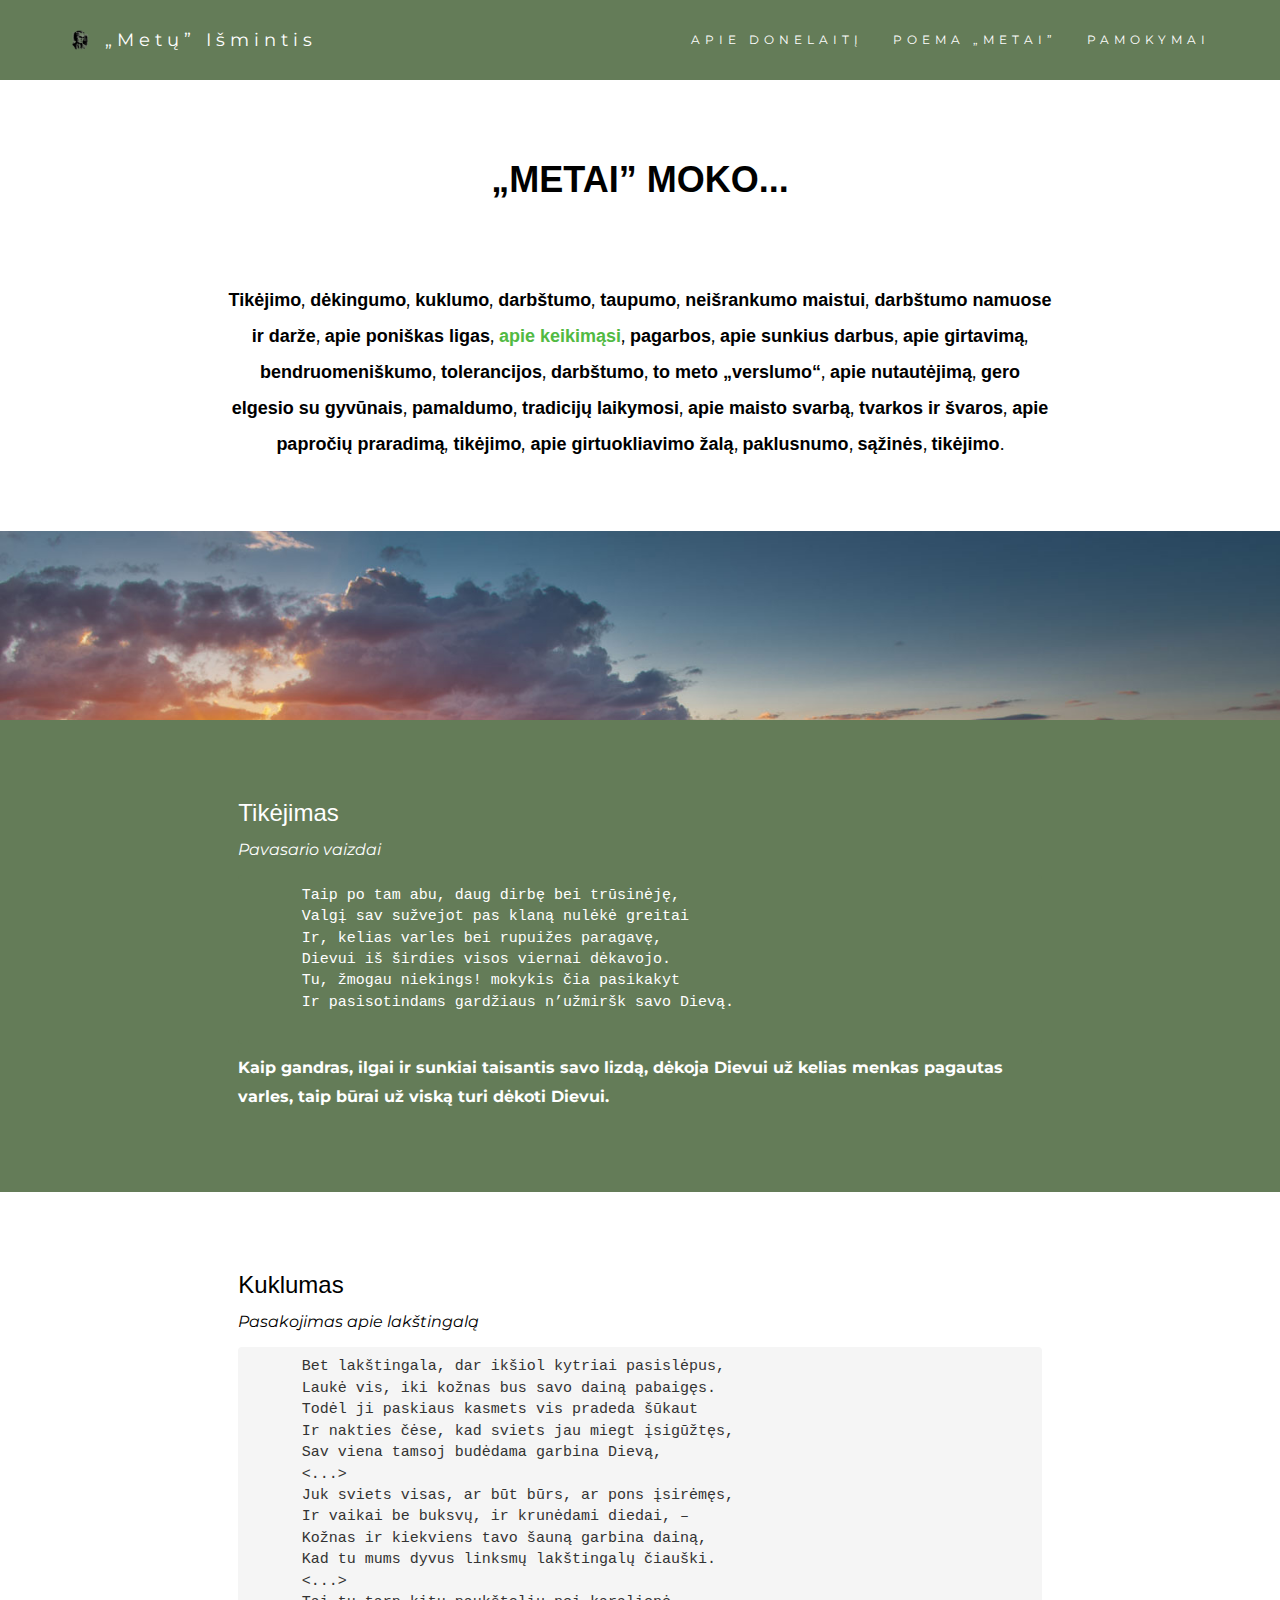
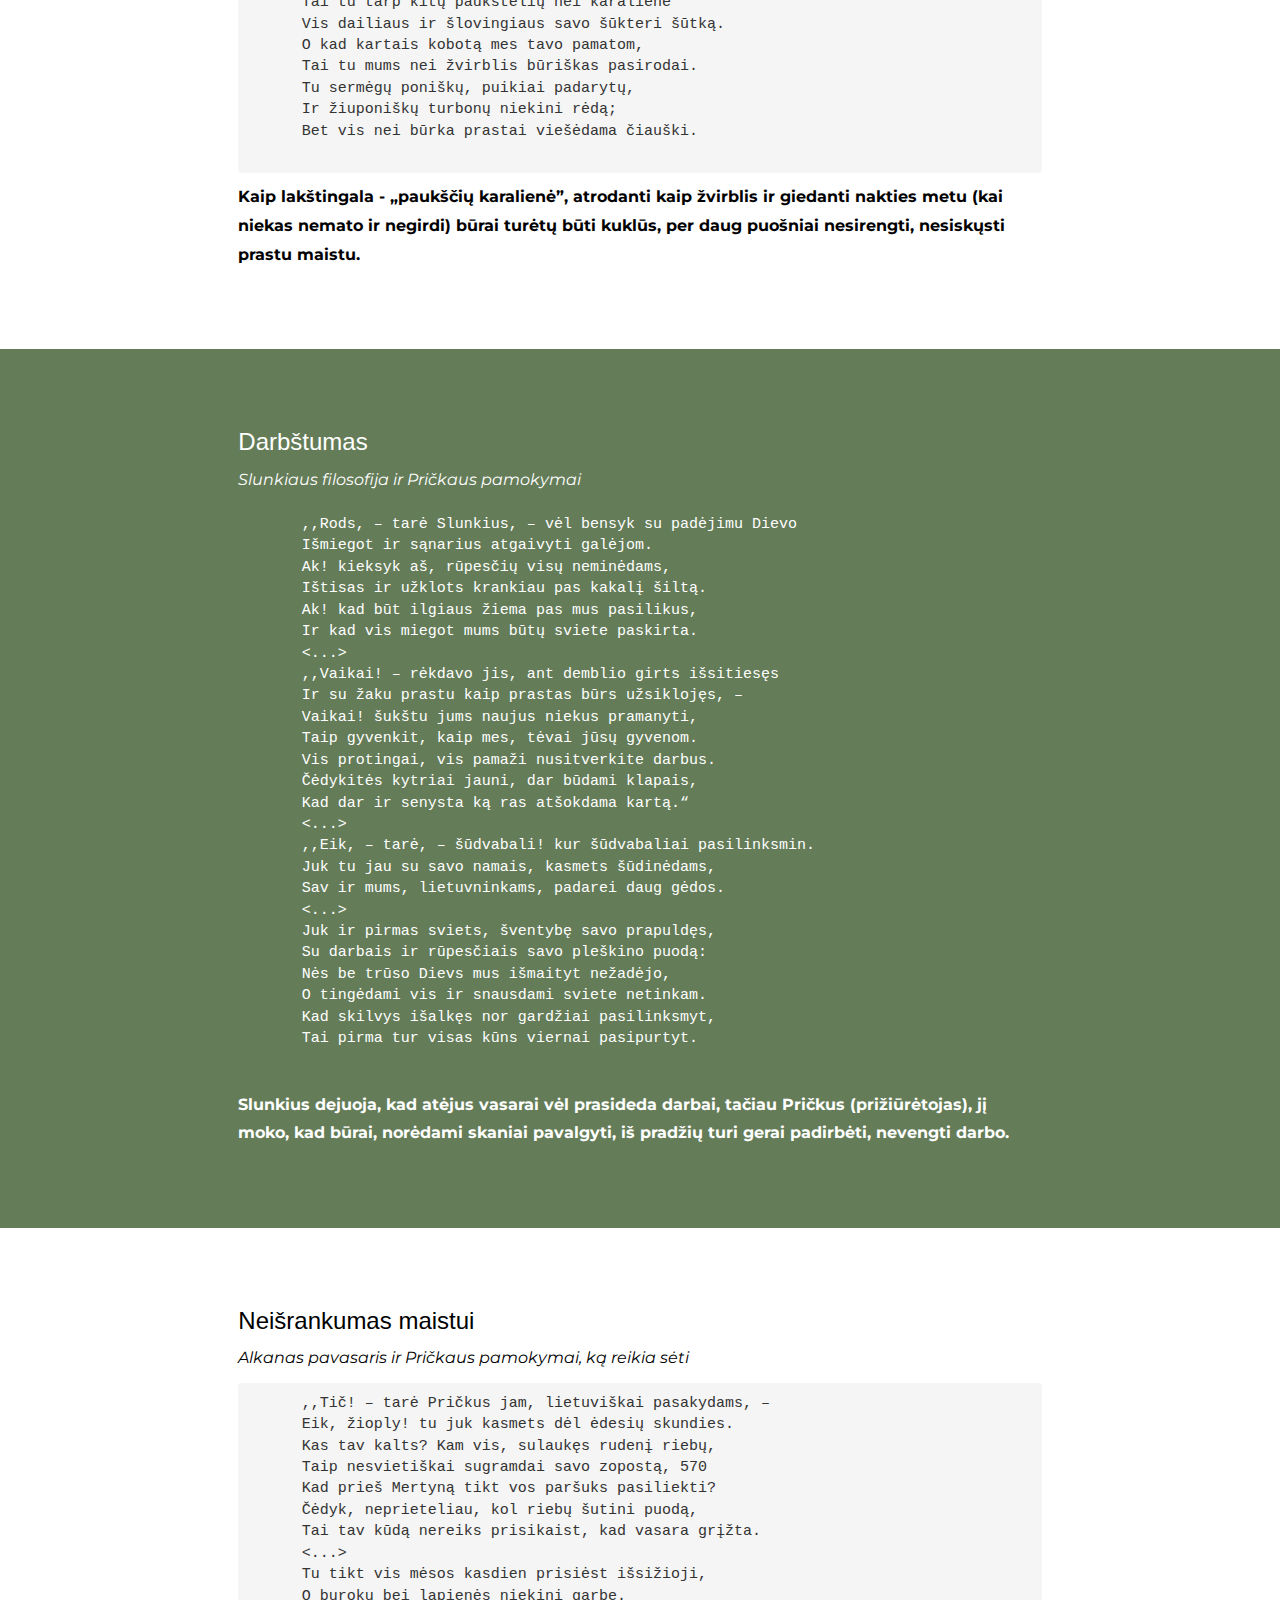
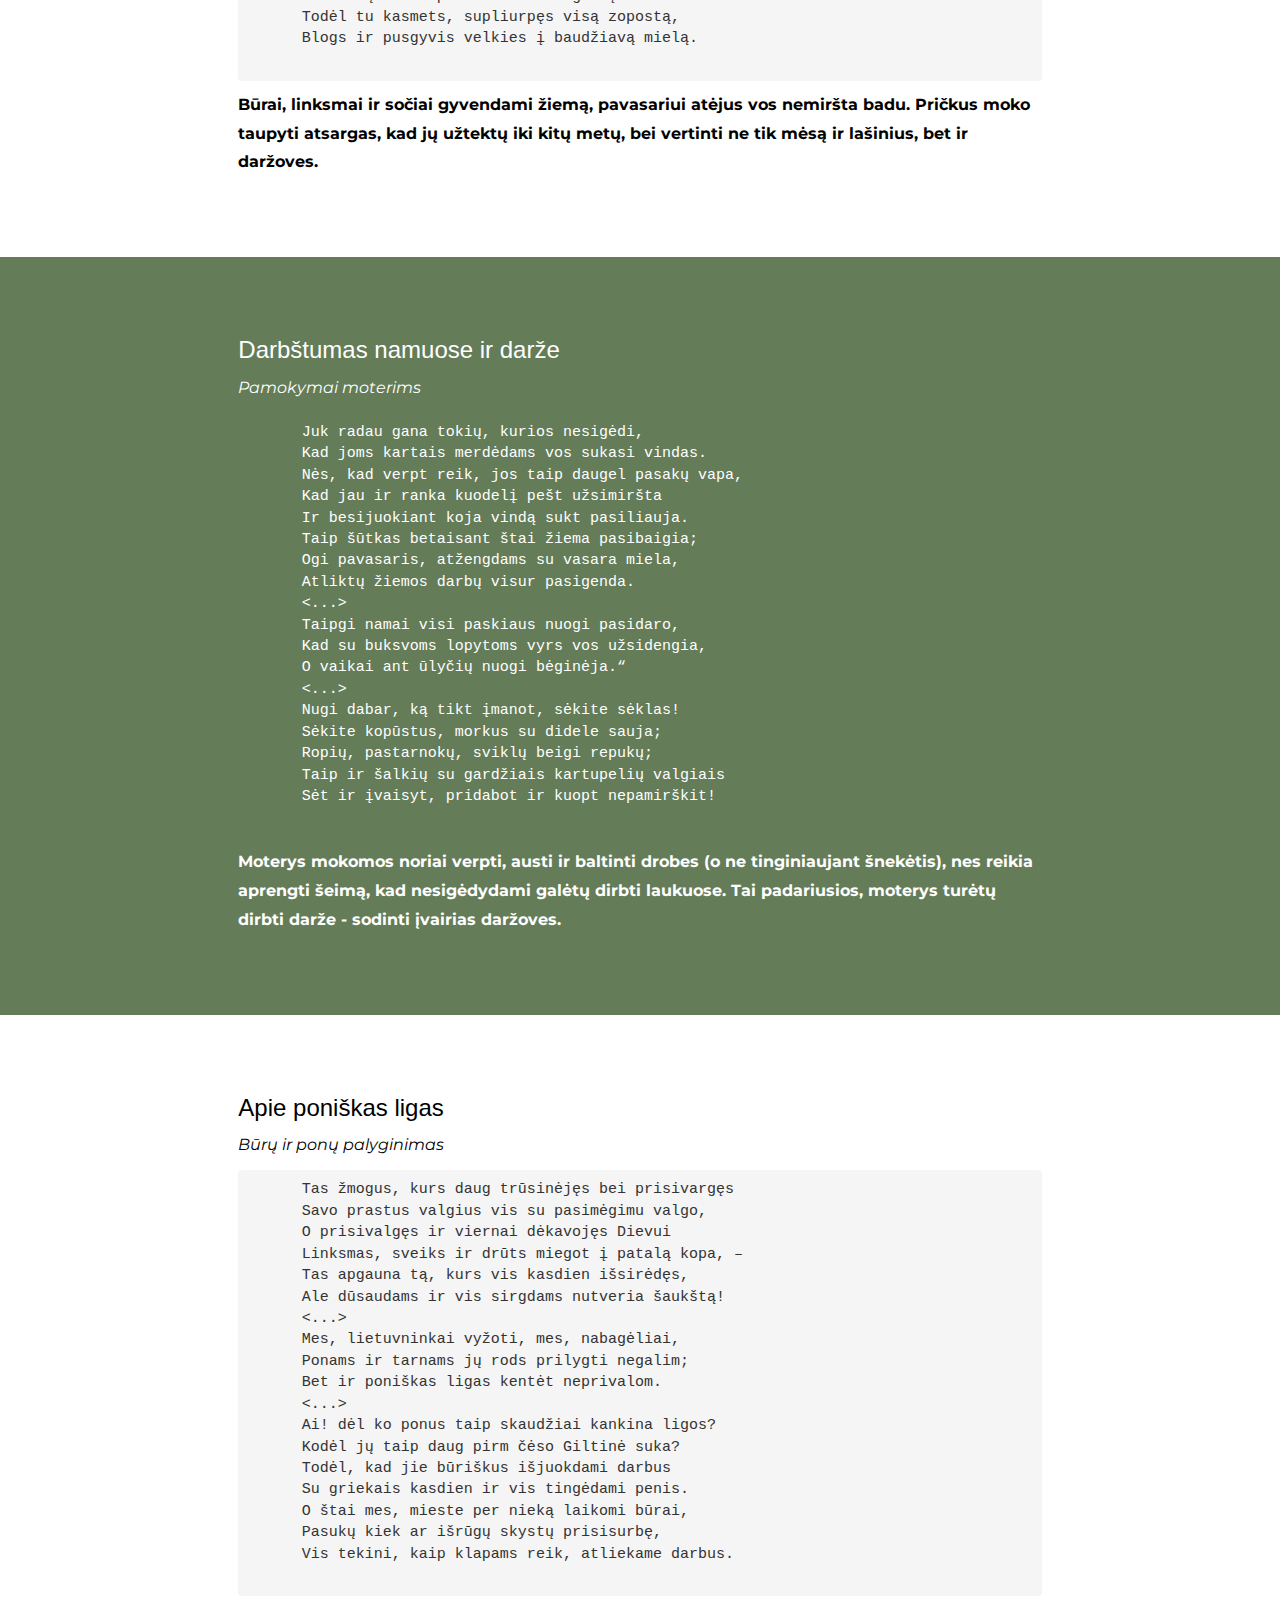
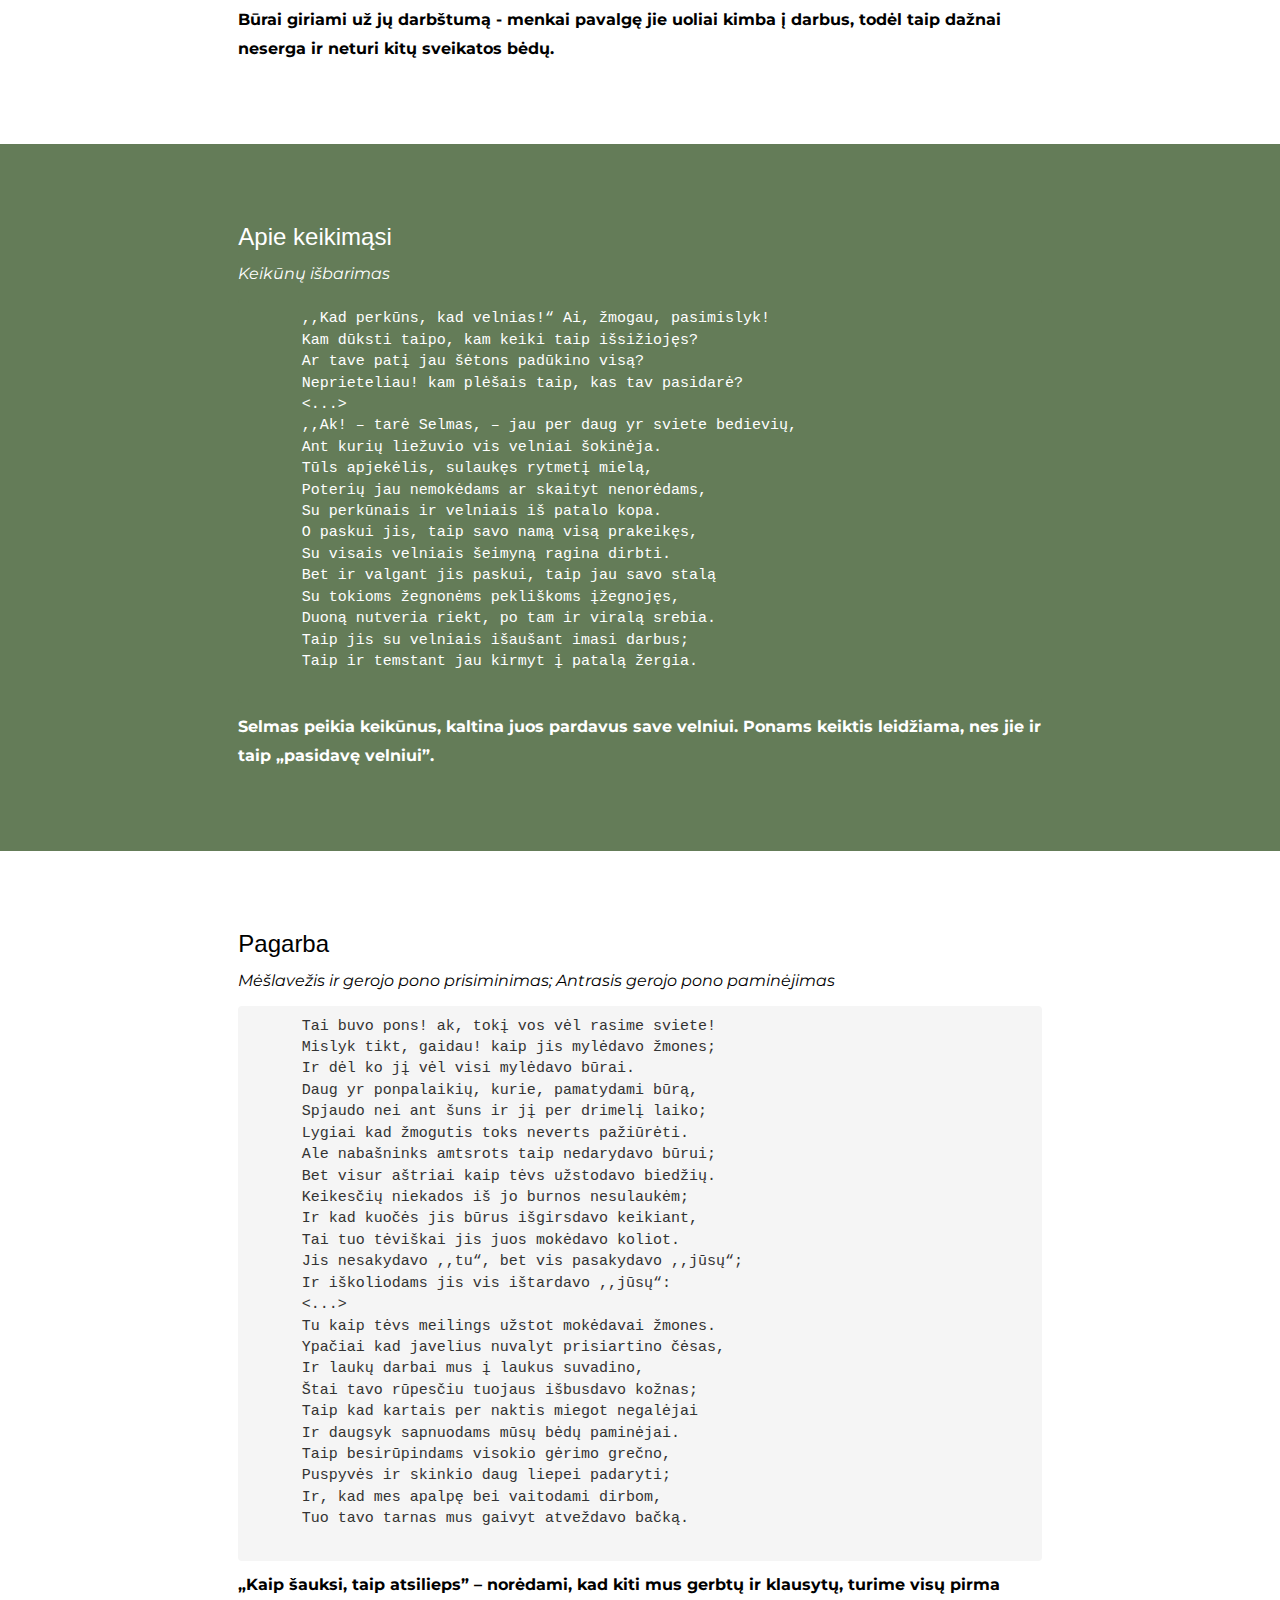
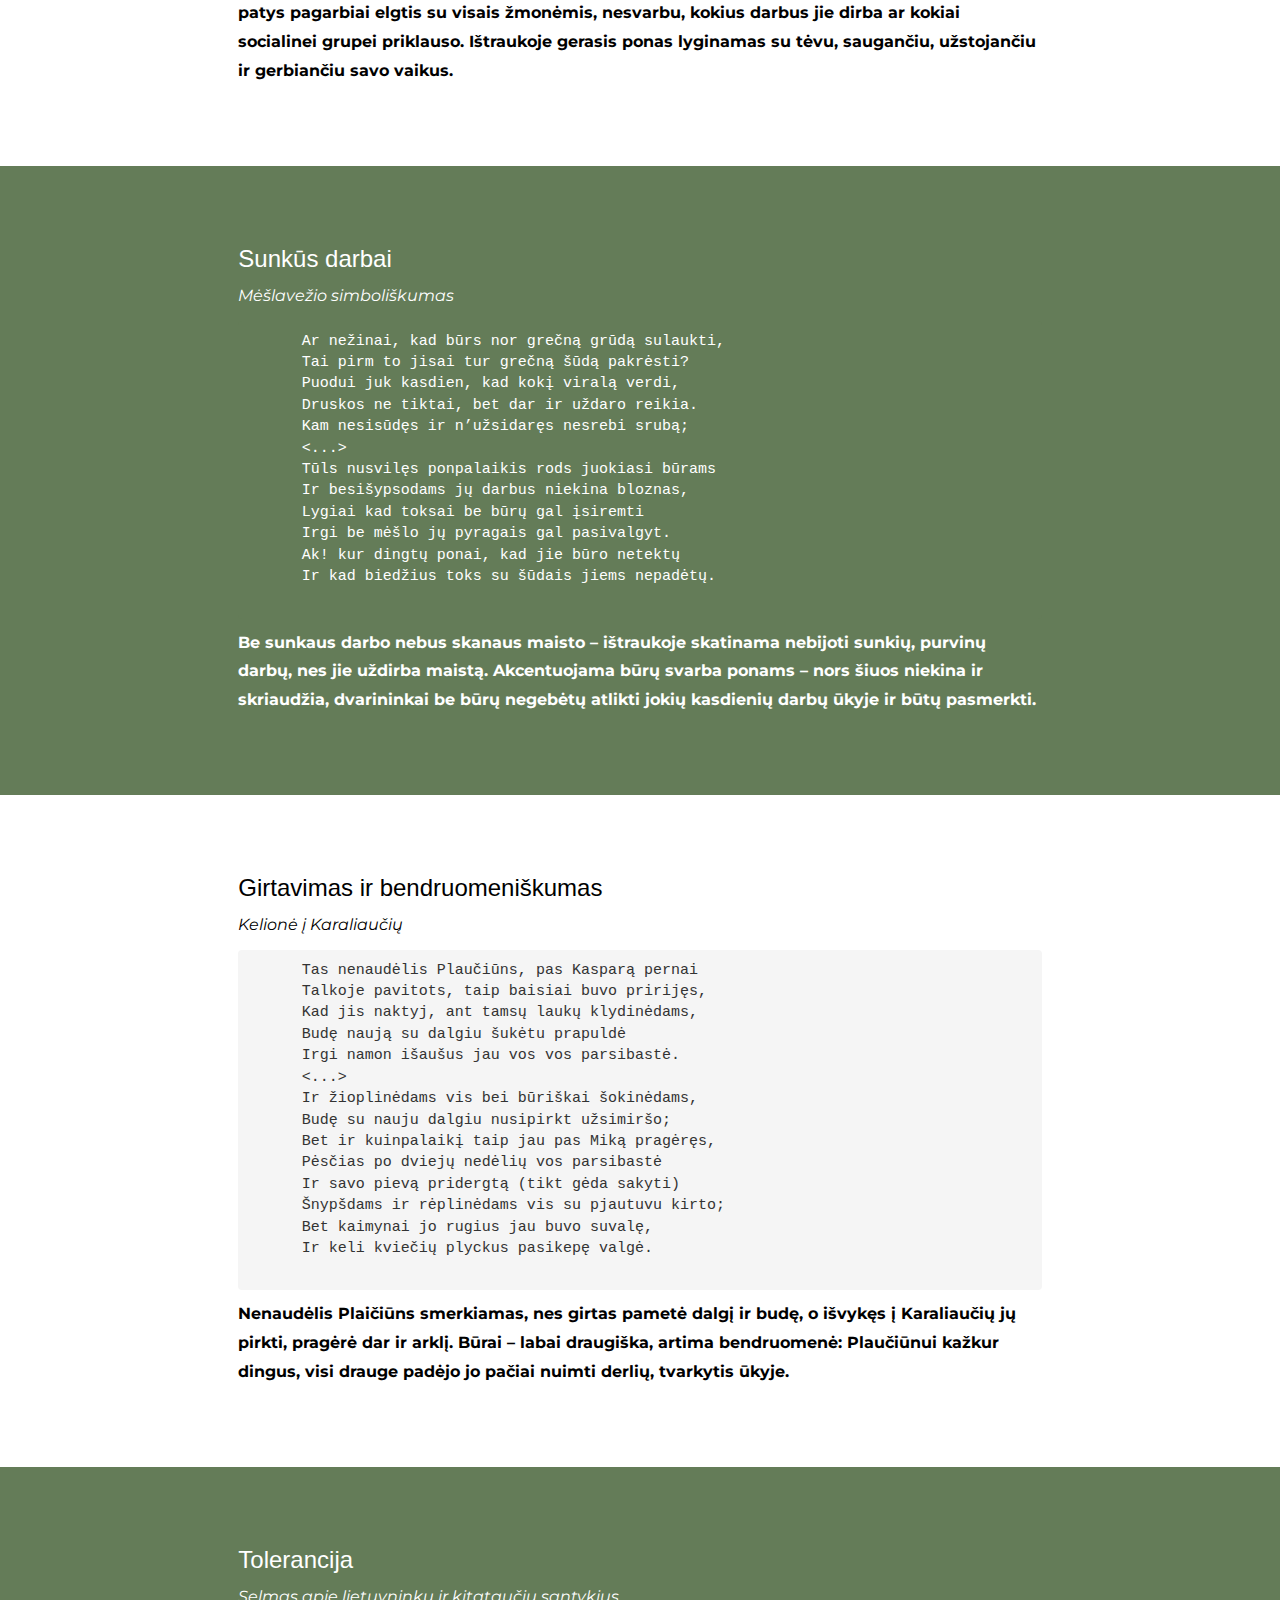
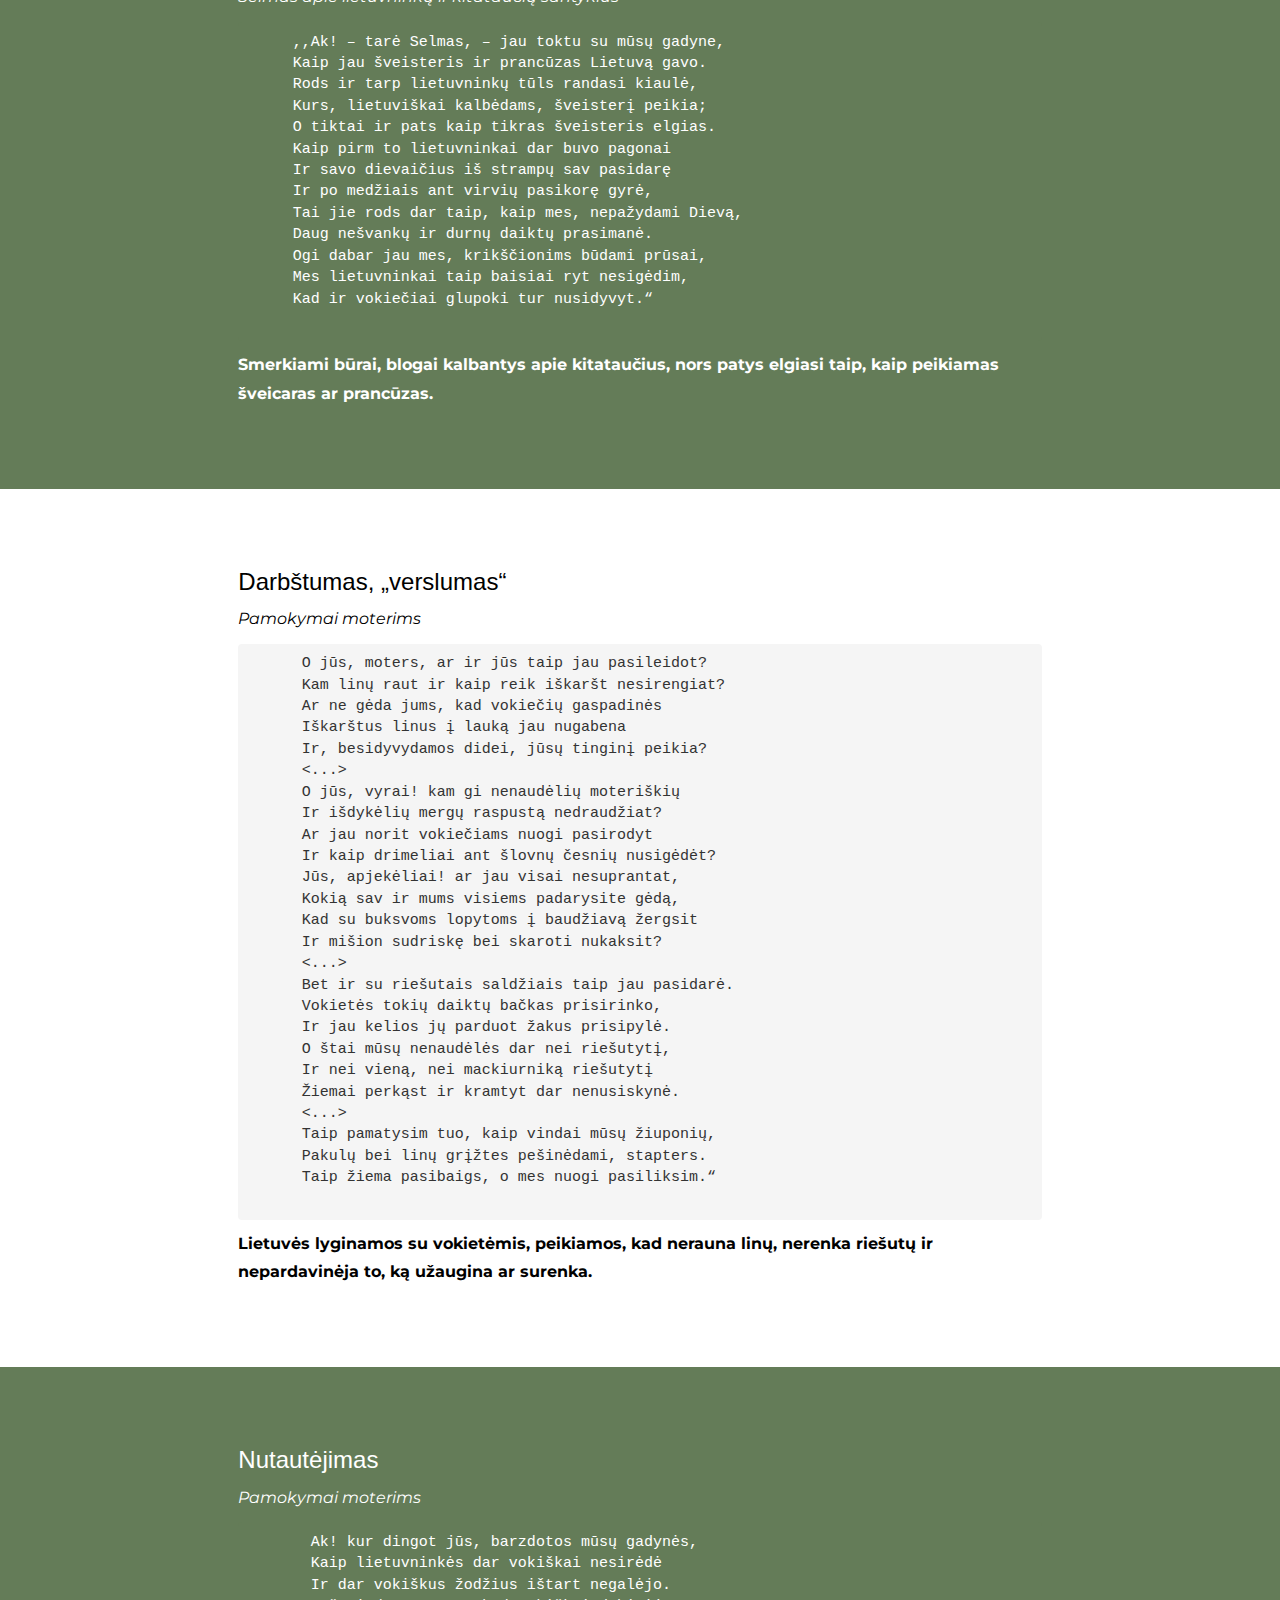
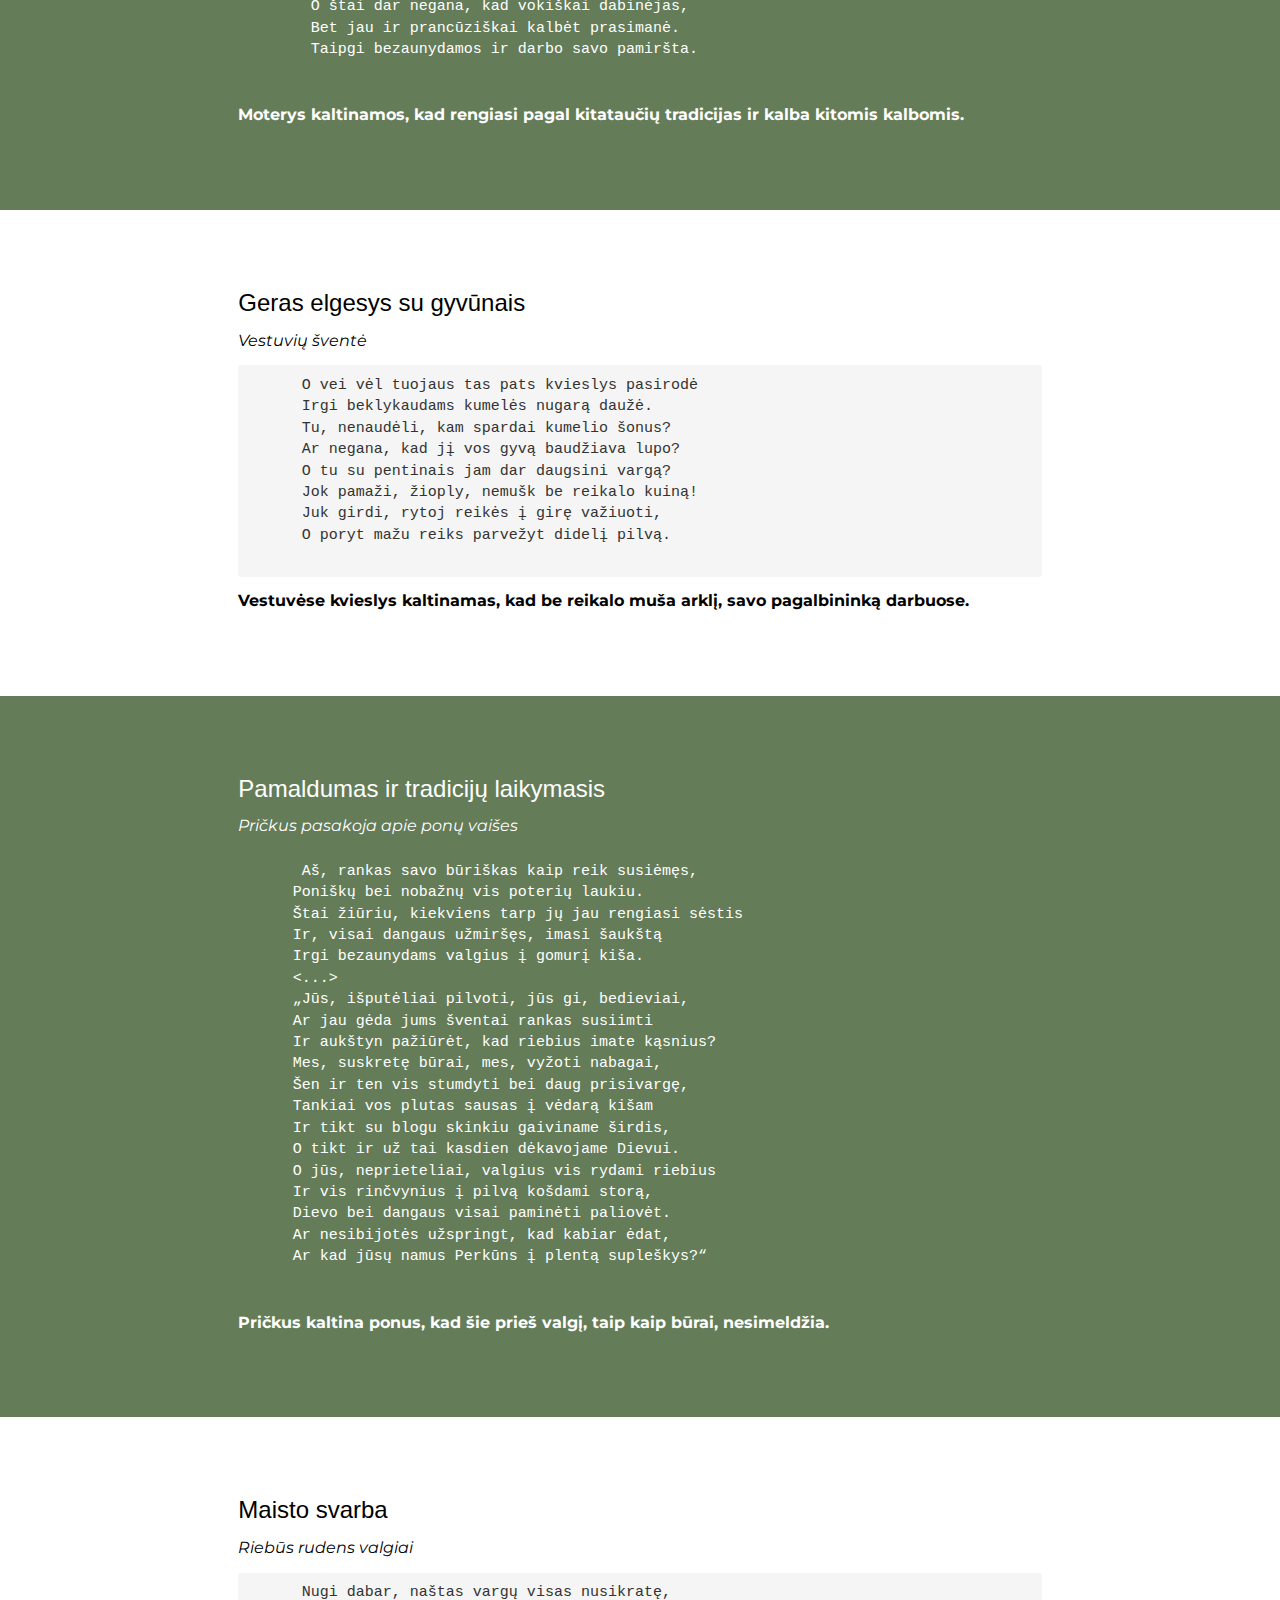
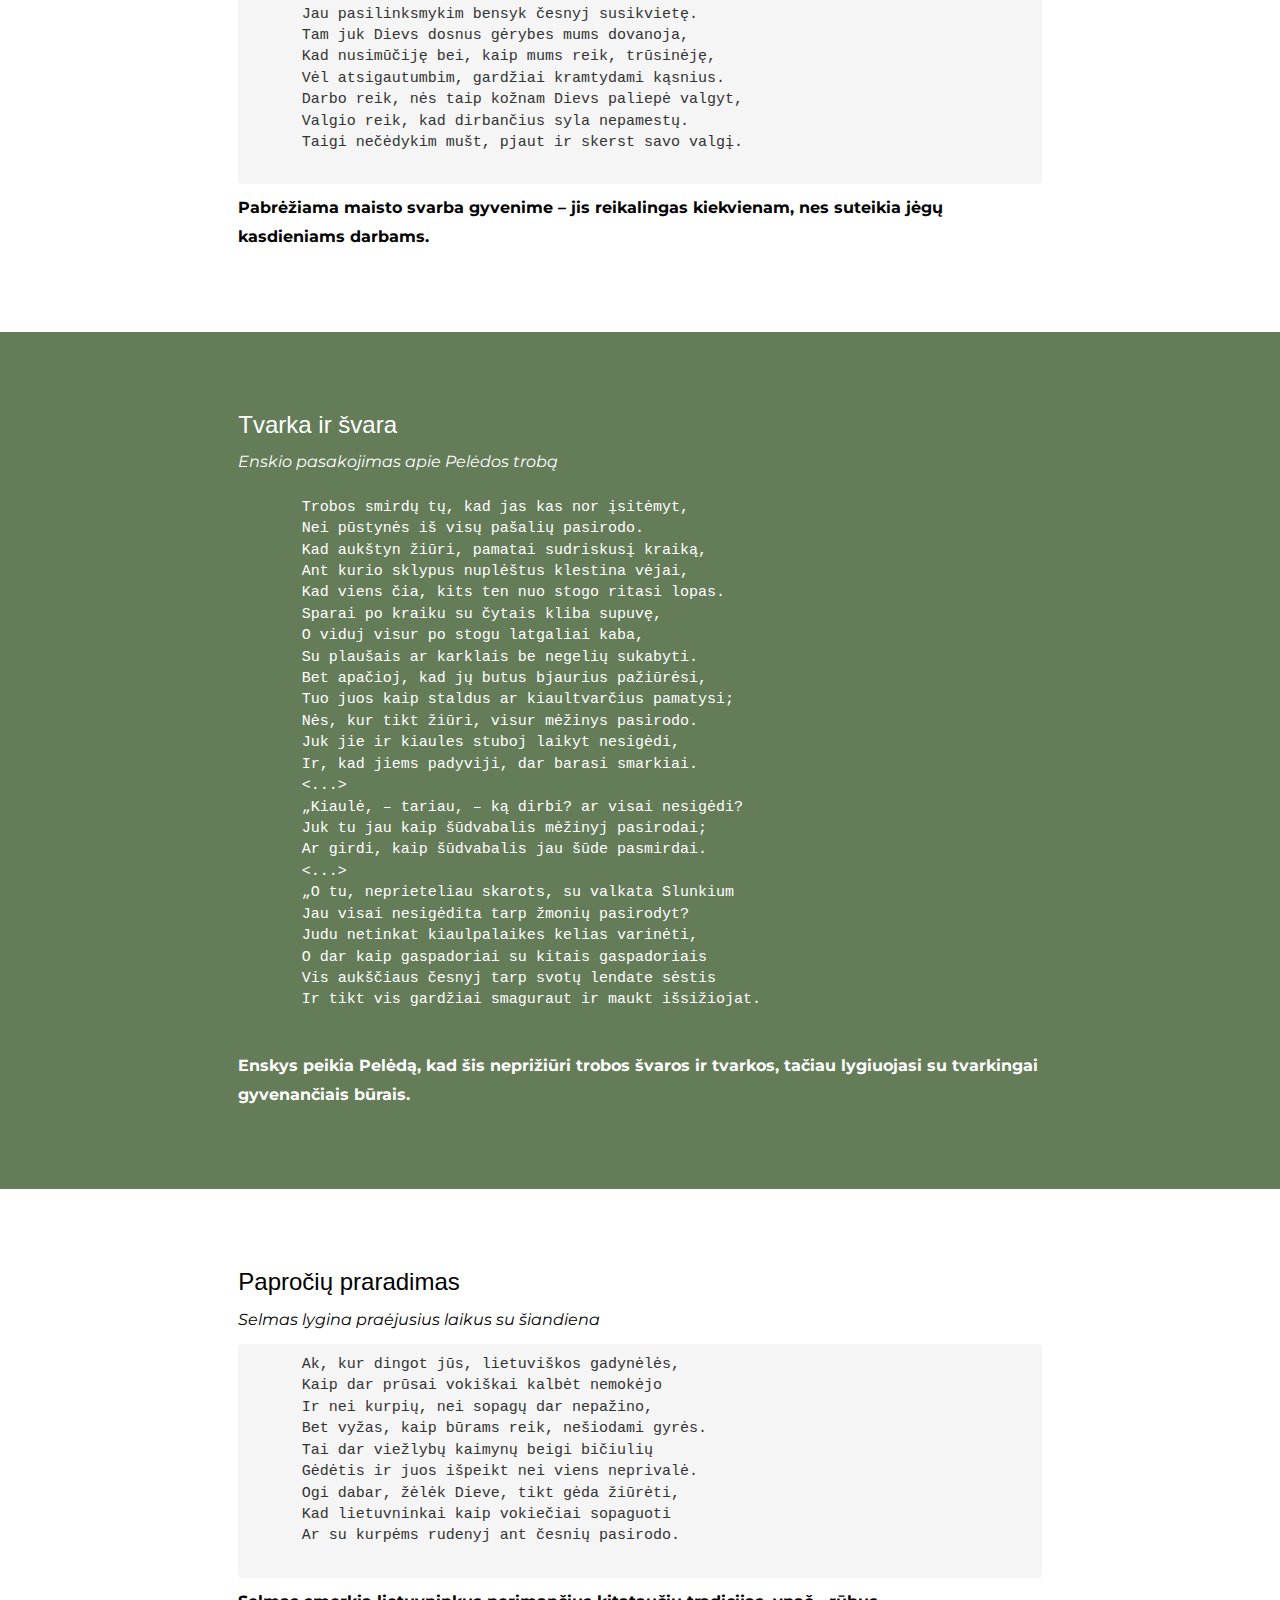
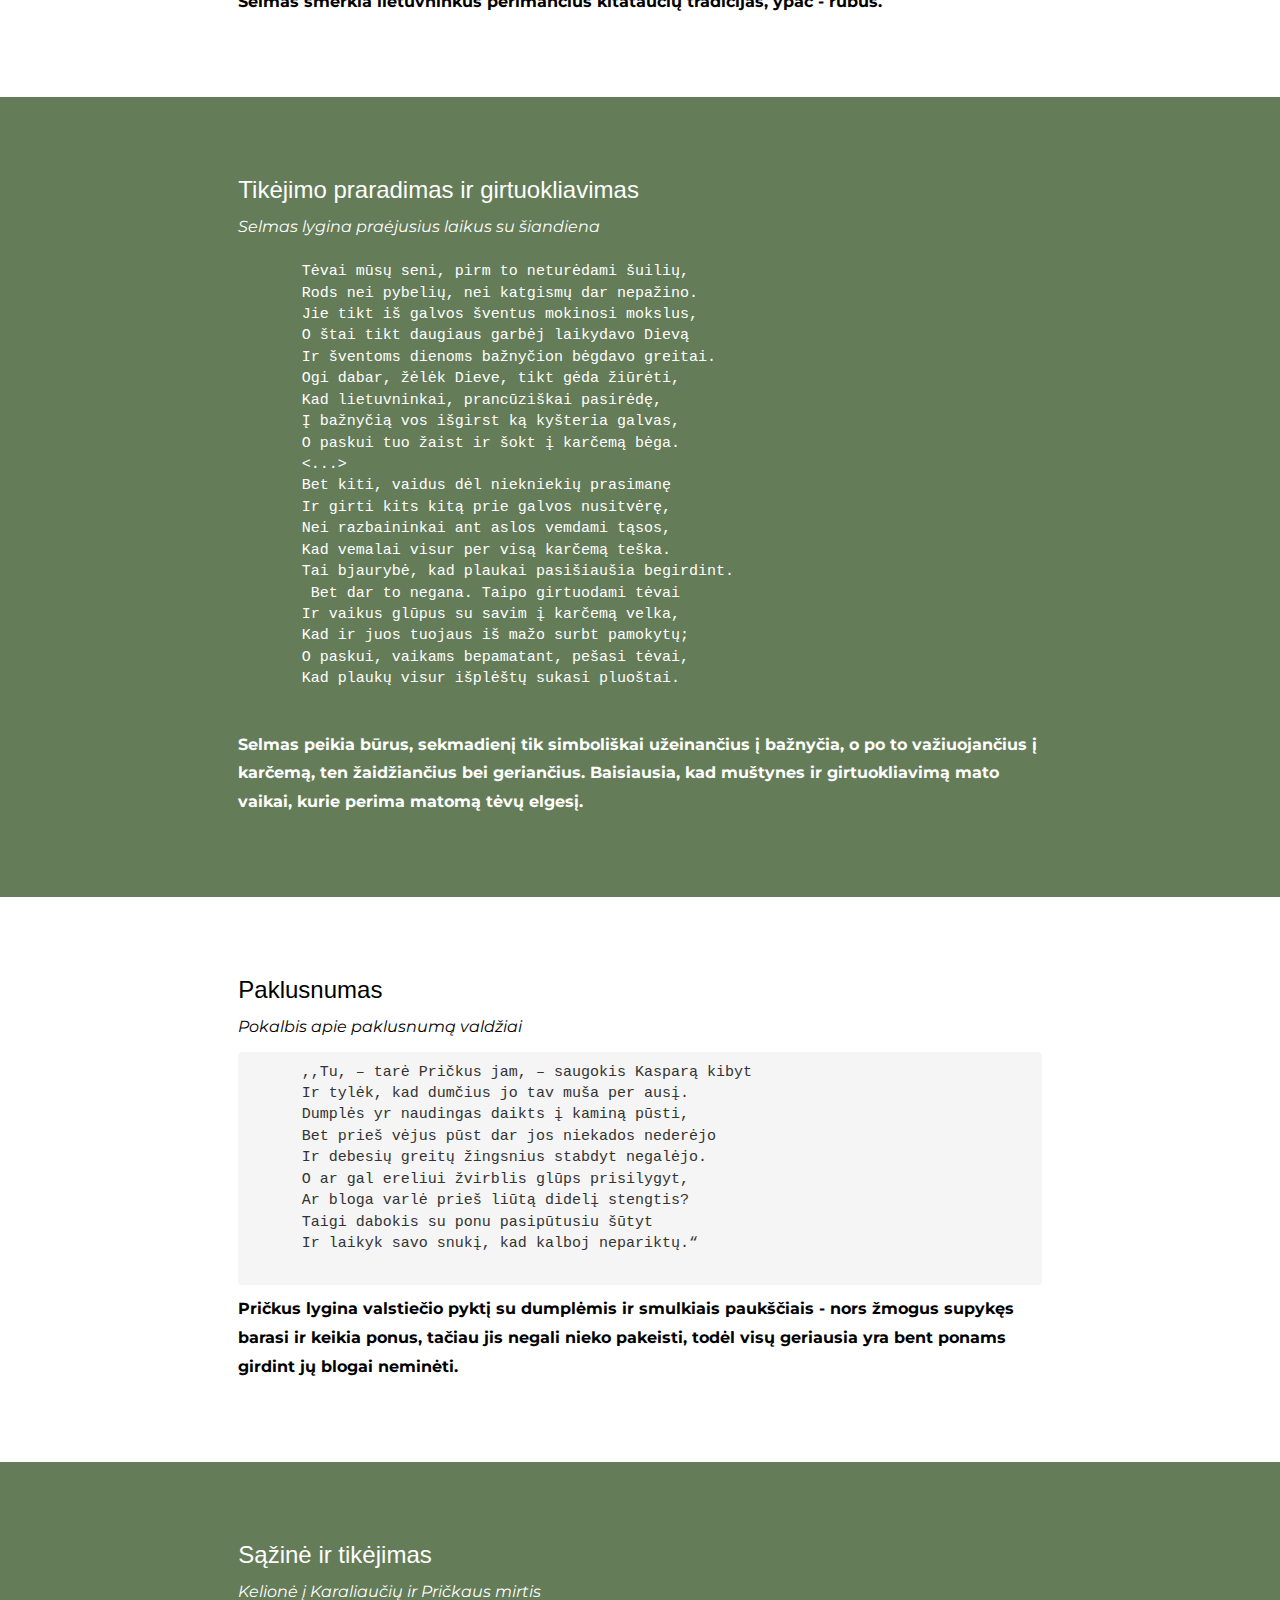
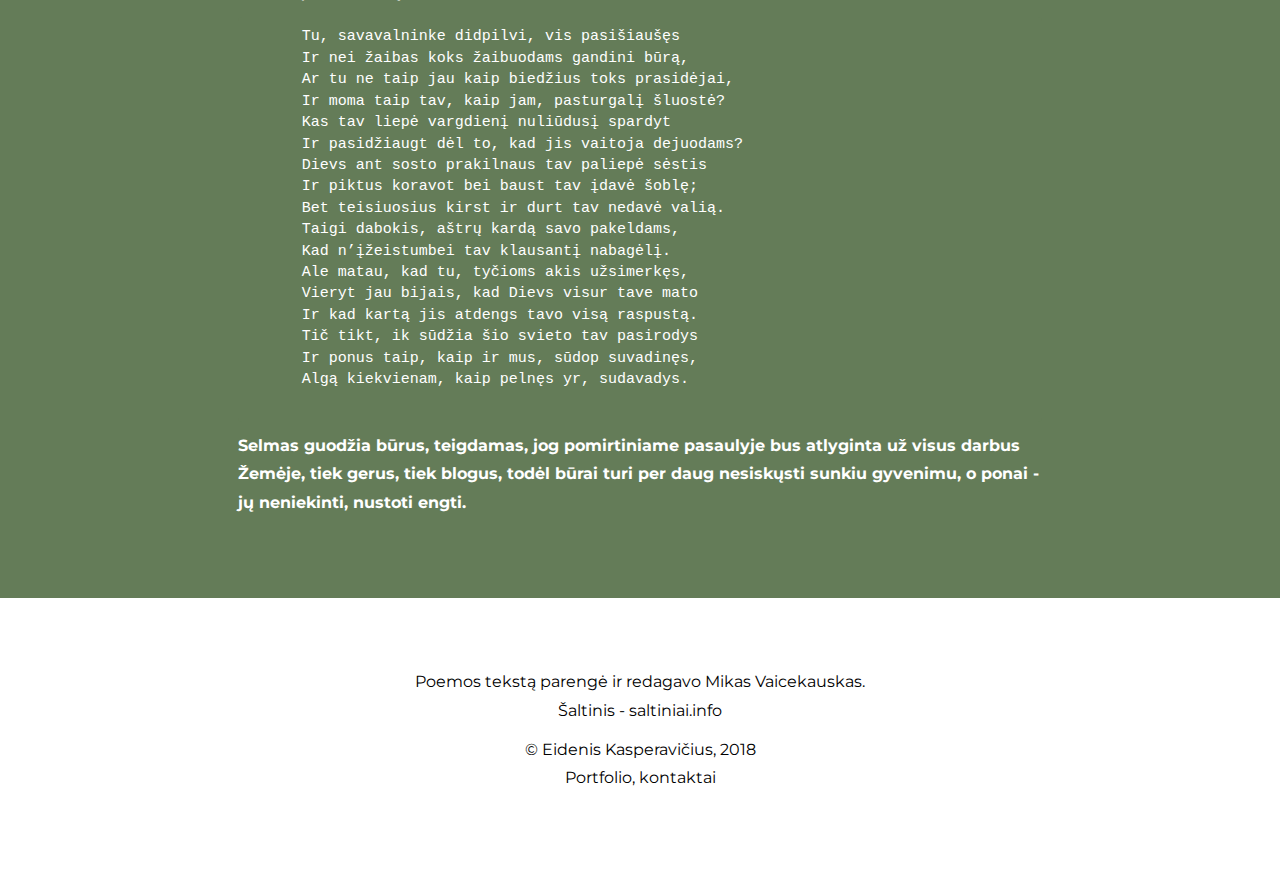
==== commit 495a1a04: "užbaigtas svetainės stilius ir pamokymai" ====
--- a/pamokymai.html
+++ b/pamokymai.html
@@ -87,9 +87,17 @@
       <a class="pamokymai-link" href="#18"><h5 class="pamokymai-title">apie papročių praradimą</h5></a>,
       <a class="pamokymai-link" href="#19"><h5 class="pamokymai-title">tikėjimo</h5></a>,
       <a class="pamokymai-link" href="#19"><h5 class="pamokymai-title">apie girtuokliavimo žalą</h5></a>,
+      <a class="pamokymai-link" href="#20"><h5 class="pamokymai-title">paklusnumo</h5></a>,
+      <a class="pamokymai-link" href="#21"><h5 class="pamokymai-title">sąžinės</h5></a>,
+      <a class="pamokymai-link" href="#21"><h5 class="pamokymai-title">tikėjimo</h5></a>.
     </div>
     <div class="col-md-2"></div>
   </div>
+</div>
+
+<div class="block">
+  <img class="img-parallax" data-speed="-0.75" src="./img/7.jpg" />
+  <div style="opacity:0">123</div>
 </div>
 
 <a class="anchor" id="1"></a>
@@ -665,9 +673,64 @@
   <div class="col-md-2"></div>
 </div>
 
+<a class="anchor" id="20"></a>
+<div class="container-fluid bg-1">
+  <div class="col-md-2"></div>
+  <div class="col-md-8">
+    <h3>Paklusnumas</h3>
+    <i><p>Pokalbis apie paklusnumą valdžiai</p></i>
+    <pre class="pamokymai-quote">
+      ,,Tu, – tarė Pričkus jam, – saugokis Kasparą kibyt
+      Ir tylėk, kad dumčius jo tav muša per ausį.
+      Dumplės yr naudingas daikts į kaminą pūsti,
+      Bet prieš vėjus pūst dar jos niekados nederėjo
+      Ir debesių greitų žingsnius stabdyt negalėjo.
+      O ar gal ereliui žvirblis glūps prisilygyt,
+      Ar bloga varlė prieš liūtą didelį stengtis?
+      Taigi dabokis su ponu pasipūtusiu šūtyt
+      Ir laikyk savo snukį, kad kalboj nepariktų.“
+    </pre>
+    <b><p>Pričkus lygina valstiečio pyktį su dumplėmis ir smulkiais paukščiais - nors žmogus supykęs
+    barasi ir keikia ponus, tačiau jis negali nieko pakeisti, todėl visų geriausia yra
+    bent ponams girdint jų blogai neminėti.</p></b>
+  </div>
+  <div class="col-md-2"></div>
+</div>
+
+<a class="anchor" id="21"></a>
+<div class="container-fluid bg-2">
+  <div class="col-md-2"></div>
+  <div class="col-md-8">
+    <h3>Sąžinė ir tikėjimas</h3>
+    <i><p>Kelionė į Karaliaučių ir Pričkaus mirtis</p></i>
+    <pre class="pamokymai-quote">
+      Tu, savavalninke didpilvi, vis pasišiaušęs
+      Ir nei žaibas koks žaibuodams gandini būrą,
+      Ar tu ne taip jau kaip biedžius toks prasidėjai,
+      Ir moma taip tav, kaip jam, pasturgalį šluostė?
+      Kas tav liepė vargdienį nuliūdusį spardyt
+      Ir pasidžiaugt dėl to, kad jis vaitoja dejuodams?
+      Dievs ant sosto prakilnaus tav paliepė sėstis
+      Ir piktus koravot bei baust tav įdavė šoblę;
+      Bet teisiuosius kirst ir durt tav nedavė valią.
+      Taigi dabokis, aštrų kardą savo pakeldams,
+      Kad n’įžeistumbei tav klausantį nabagėlį.
+      Ale matau, kad tu, tyčioms akis užsimerkęs,
+      Vieryt jau bijais, kad Dievs visur tave mato
+      Ir kad kartą jis atdengs tavo visą raspustą.
+      Tič tikt, ik sūdžia šio svieto tav pasirodys
+      Ir ponus taip, kaip ir mus, sūdop suvadinęs,
+      Algą kiekvienam, kaip pelnęs yr, sudavadys.
+    </pre>
+    <b><p>Selmas guodžia būrus, teigdamas, jog pomirtiniame pasaulyje bus atlyginta už visus darbus Žemėje,
+    tiek gerus, tiek blogus, todėl būrai turi per daug nesiskųsti sunkiu gyvenimu,
+    o ponai - jų neniekinti, nustoti engti.</p></b>
+  </div>
+  <div class="col-md-2"></div>
+</div>
 
 <!-- Kontaktai -->
-<footer class="container-fluid bg-2 text-center">
+<footer class="container-fluid bg-1 text-center">
   <p>Poemos tekstą parengė ir redagavo Mikas Vaicekauskas.<br>
      Šaltinis - <a href="http://www.šaltiniai.info/files/literatura/LF00/Kristijonas_Donelaitis._Metai.LF0900.pdf">saltiniai.info</a></p>
 	<p>© Eidenis Kasperavičius, 2018<br>
@@ -675,5 +738,6 @@
 </footer>
 <!-- /*Kontaktai -->
 <script src="./js/poema.js"></script>
+<script src="./js/index.js"></script>
 </body>
 </html>
--- a/css/index.css
+++ b/css/index.css
@@ -208,3 +208,68 @@
 .poema-body p {
   text-align: center;
 }
+
+/* Container holding the image and the text */
+.mycontainer {
+  position: relative;
+  text-align: center;
+  color: white;
+  width: 100%;
+  padding: 0;
+}
+
+.shadow {
+  box-shadow: 0px 8px 10px -5px black;
+}
+
+.headingimage {
+  position: relative;
+  z-index: -2;
+  width: 100%;
+}
+
+/* Centered text */
+.centered {
+  position: absolute;
+  top: 50%;
+  left: 50%;
+  transform: translate(-50%, -50%);
+}
+
+/*---------------------PARLAX----------------------*/
+.block{
+  width: 100%;
+  height: 100%;
+  position: relative;
+  overflow: hidden;
+  font-size: 16px;
+}
+.block div{
+  position: relative;
+  display: block;
+  text-align: center;
+  margin: 0;
+  top: 50%;
+  font-size: 6vw;
+  color: white;
+  font-weight: 400;
+  padding-top: 2vw;
+  padding-bottom: 2vw;
+}
+.img-parallax {
+  width: 100vmax;
+  z-index: -1;
+  position: absolute;
+  top: 0;
+  left: 50%;
+  transform: translate(-50%,0);
+  pointer-events: none
+}
+
+.smallerBlock {
+  font-size: 8px;
+}
+
+.smallerBlock div {
+  font-size: 6vw;
+}
